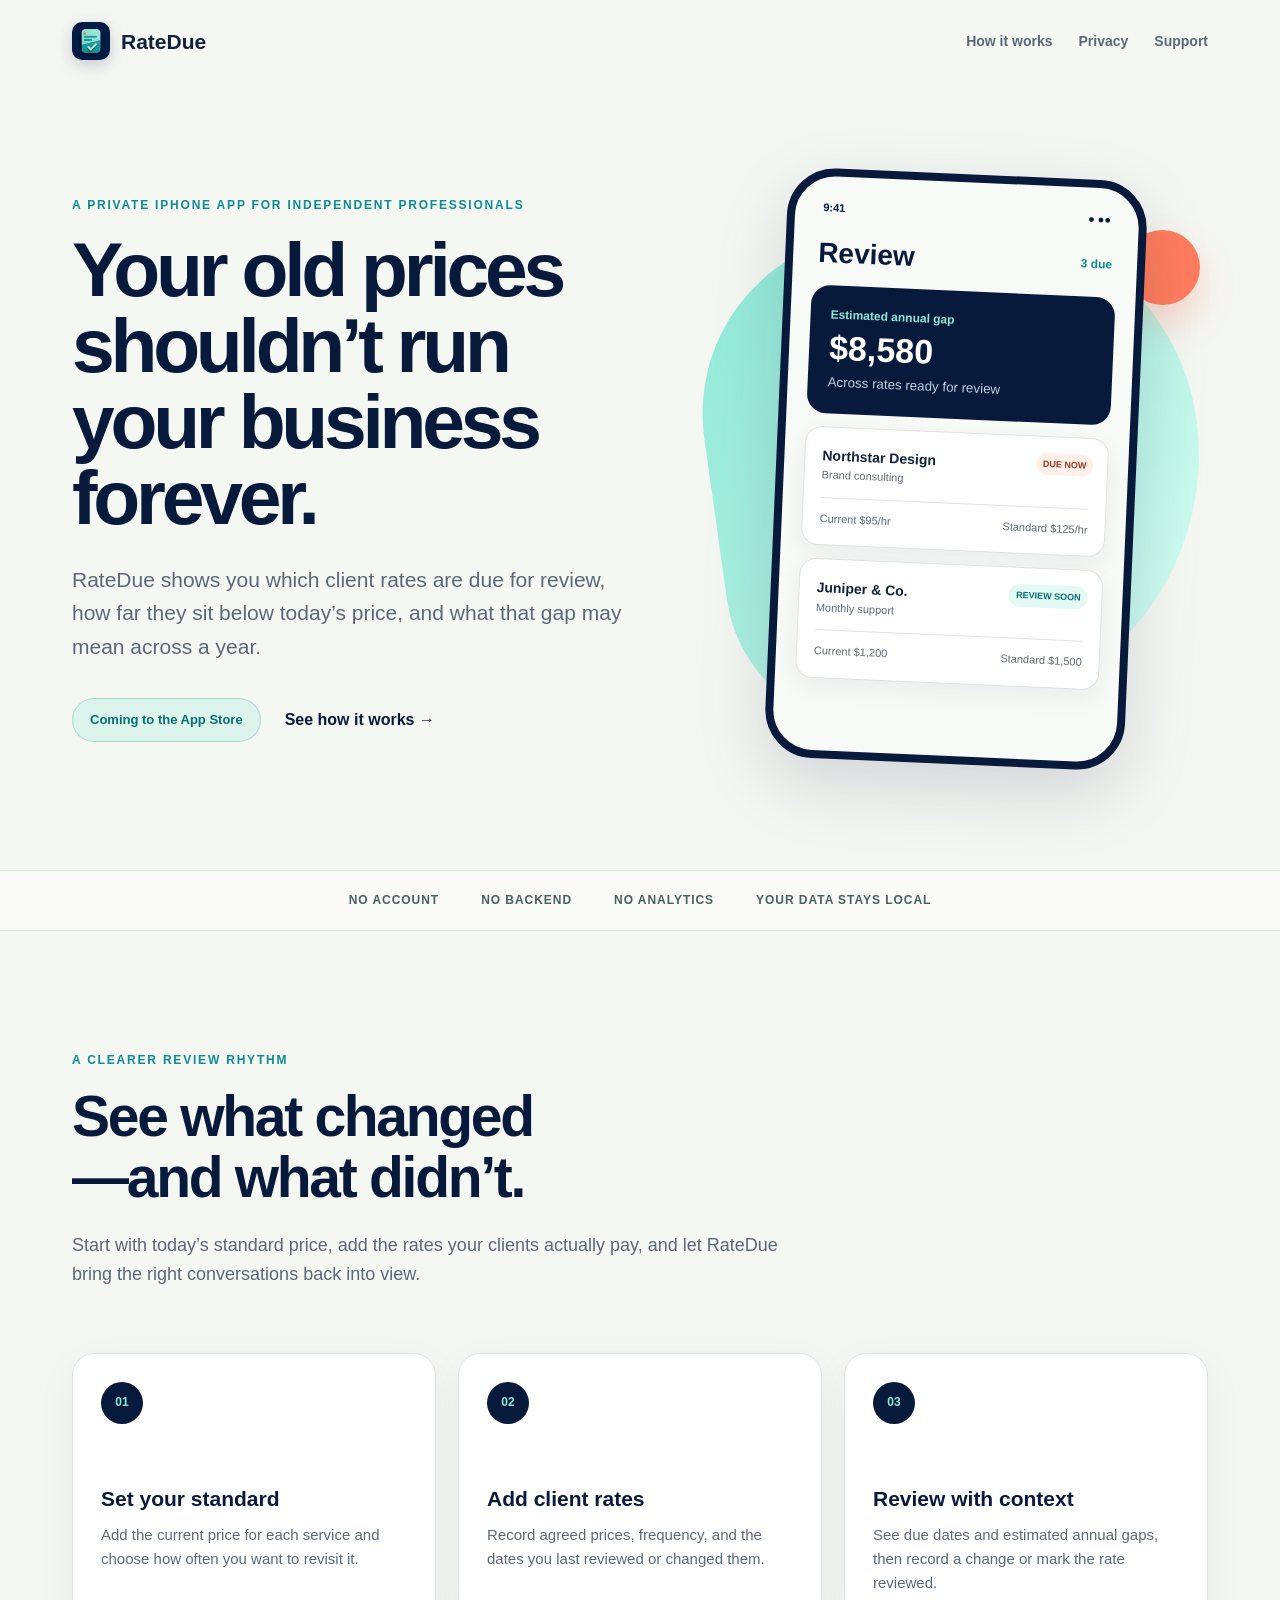
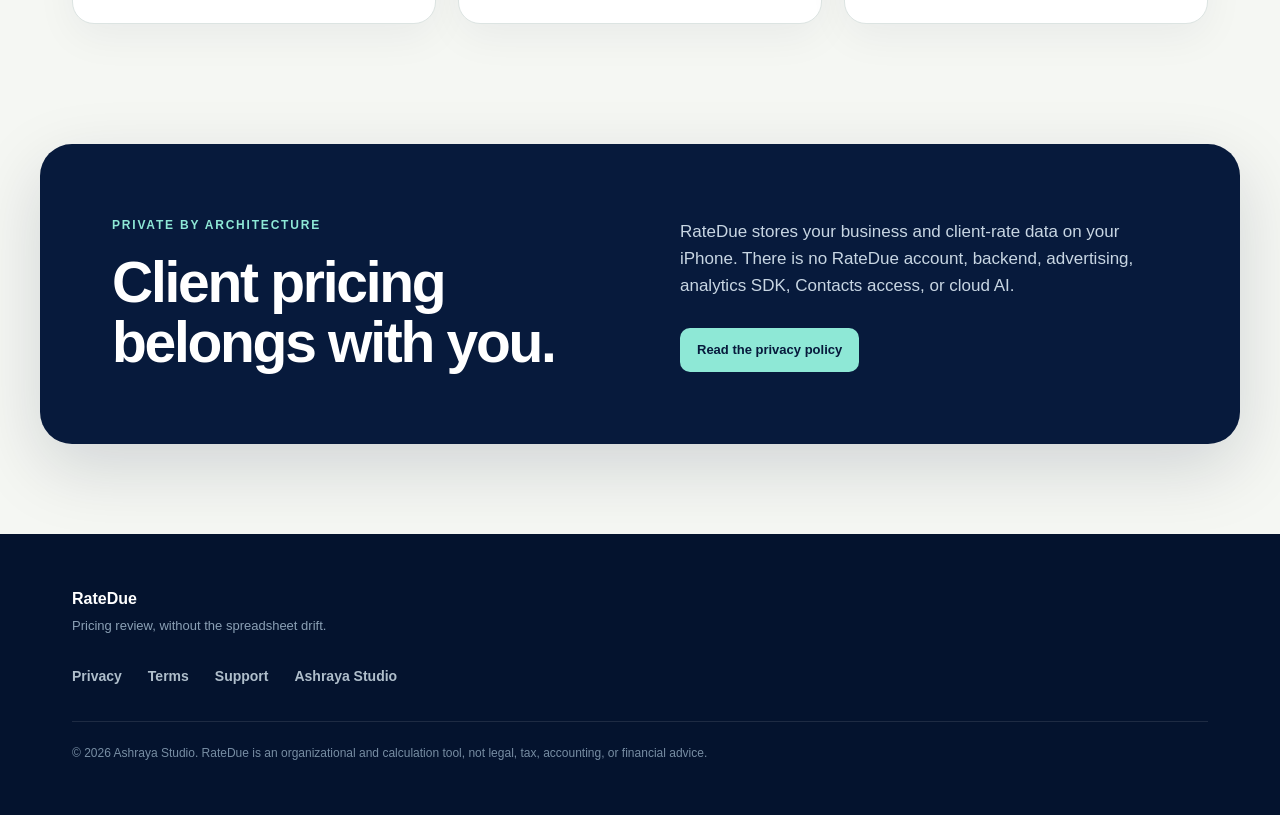
==== index.html @ f4a1e6cd "Launch RateDue website" ====
<!doctype html>
<html lang="en">
<head>
  <meta charset="utf-8">
  <meta name="viewport" content="width=device-width, initial-scale=1">
  <title>RateDue — Know which client prices need a review</title>
  <meta name="description" content="RateDue is a private iPhone app that helps independent professionals find client prices that are due for review.">
  <meta name="theme-color" content="#071a3c">
  <meta property="og:type" content="website">
  <meta property="og:title" content="RateDue — Know which client prices need a review">
  <meta property="og:description" content="A private iPhone app for independent professionals who want a clearer client-pricing review rhythm.">
  <meta property="og:url" content="https://ratedue.com/">
  <meta property="og:image" content="https://ratedue.com/assets/og.png">
  <meta property="og:image:width" content="1200">
  <meta property="og:image:height" content="630">
  <meta property="og:image:alt" content="RateDue — Know which client prices need a review.">
  <meta name="twitter:card" content="summary_large_image">
  <meta name="twitter:title" content="RateDue">
  <meta name="twitter:description" content="Know which client prices need a review.">
  <meta name="twitter:image" content="https://ratedue.com/assets/og.png">
  <link rel="canonical" href="https://ratedue.com/">
  <link rel="icon" type="image/png" sizes="32x32" href="/assets/favicon-32.png">
  <link rel="icon" type="image/png" sizes="16x16" href="/assets/favicon-16.png">
  <link rel="apple-touch-icon" sizes="180x180" href="/assets/apple-touch-icon.png">
  <link rel="stylesheet" href="/styles.css">
</head>
<body>
  <a class="skip-link" href="#main">Skip to content</a>
  <header class="site-header">
    <a class="brand" href="/" aria-label="RateDue home">
      <img src="/assets/ratedue-icon.png" alt="" width="38" height="38">
      <span>RateDue</span>
    </a>
    <nav aria-label="Primary navigation">
      <a href="#how-it-works">How it works</a>
      <a href="#privacy">Privacy</a>
      <a href="/support/">Support</a>
    </nav>
  </header>

  <main id="main">
    <section class="hero">
      <div class="hero-copy">
        <p class="eyebrow">A private iPhone app for independent professionals</p>
        <h1>Your old prices shouldn’t run your business forever.</h1>
        <p class="lede">RateDue shows you which client rates are due for review, how far they sit below today’s price, and what that gap may mean across a year.</p>
        <div class="hero-actions">
          <span class="status-pill">Coming to the App Store</span>
          <a class="text-link" href="#how-it-works">See how it works <span aria-hidden="true">→</span></a>
        </div>
      </div>

      <div class="product-visual" aria-label="Example RateDue review summary">
        <div class="phone">
          <div class="phone-bar"><span>9:41</span><span>● ●●</span></div>
          <div class="app-title"><span>Review</span><span class="count">3 due</span></div>
          <div class="summary-card">
            <span>Estimated annual gap</span>
            <strong>$8,580</strong>
            <small>Across rates ready for review</small>
          </div>
          <article class="rate-card">
            <div><strong>Northstar Design</strong><span>Brand consulting</span></div>
            <span class="due">Due now</span>
            <div class="rate-line"><span>Current $95/hr</span><span>Standard $125/hr</span></div>
          </article>
          <article class="rate-card">
            <div><strong>Juniper &amp; Co.</strong><span>Monthly support</span></div>
            <span class="soon">Review soon</span>
            <div class="rate-line"><span>Current $1,200</span><span>Standard $1,500</span></div>
          </article>
        </div>
      </div>
    </section>

    <section class="trust-row" aria-label="RateDue principles">
      <span>No account</span><span>No backend</span><span>No analytics</span><span>Your data stays local</span>
    </section>

    <section class="section" id="how-it-works">
      <div class="section-heading">
        <p class="eyebrow">A clearer review rhythm</p>
        <h2>See what changed—and what didn’t.</h2>
        <p>Start with today’s standard price, add the rates your clients actually pay, and let RateDue bring the right conversations back into view.</p>
      </div>
      <div class="steps">
        <article><span>01</span><h3>Set your standard</h3><p>Add the current price for each service and choose how often you want to revisit it.</p></article>
        <article><span>02</span><h3>Add client rates</h3><p>Record agreed prices, frequency, and the dates you last reviewed or changed them.</p></article>
        <article><span>03</span><h3>Review with context</h3><p>See due dates and estimated annual gaps, then record a change or mark the rate reviewed.</p></article>
      </div>
    </section>

    <section class="privacy-band" id="privacy">
      <div>
        <p class="eyebrow">Private by architecture</p>
        <h2>Client pricing belongs with you.</h2>
      </div>
      <div>
        <p>RateDue stores your business and client-rate data on your iPhone. There is no RateDue account, backend, advertising, analytics SDK, Contacts access, or cloud AI.</p>
        <a class="button-light" href="/privacy/">Read the privacy policy</a>
      </div>
    </section>
  </main>

  <footer>
    <div><strong>RateDue</strong><span>Pricing review, without the spreadsheet drift.</span></div>
    <nav aria-label="Footer navigation">
      <a href="/privacy/">Privacy</a>
      <a href="/terms/">Terms</a>
      <a href="/support/">Support</a>
      <a href="https://ashraya.ai">Ashraya Studio</a>
    </nav>
    <p>© 2026 Ashraya Studio. RateDue is an organizational and calculation tool, not legal, tax, accounting, or financial advice.</p>
  </footer>
</body>
</html>
---- styles.css ----
:root {
  --navy: #071a3c;
  --navy-2: #0d2b58;
  --teal: #0c8c91;
  --mint: #8ee8d6;
  --coral: #ff7d5e;
  --paper: #f5f7f3;
  --white: #ffffff;
  --ink: #10213a;
  --muted: #5c6878;
  --line: #dce4e2;
  --shadow: 0 24px 70px rgba(4, 21, 50, .15);
}

* { box-sizing: border-box; }
html { scroll-behavior: smooth; }
body { margin: 0; background: var(--paper); color: var(--ink); font-family: -apple-system, BlinkMacSystemFont, "Segoe UI", sans-serif; line-height: 1.6; -webkit-font-smoothing: antialiased; }
a { color: inherit; }
.skip-link { position: fixed; left: 16px; top: -60px; z-index: 1000; padding: 10px 16px; background: var(--white); border-radius: 8px; }
.skip-link:focus { top: 16px; }

.site-header { max-width: 1200px; margin: 0 auto; padding: 22px 32px; display: flex; align-items: center; justify-content: space-between; gap: 24px; }
.brand { display: inline-flex; align-items: center; gap: 11px; font: 800 21px/1 ui-rounded, -apple-system, BlinkMacSystemFont, "Segoe UI", sans-serif; text-decoration: none; }
.brand img { border-radius: 10px; box-shadow: 0 5px 16px rgba(7, 26, 60, .2); }
.site-header nav, footer nav { display: flex; gap: 26px; align-items: center; }
.site-header nav a, footer nav a { color: var(--muted); font-size: 14px; font-weight: 600; text-decoration: none; }
.site-header nav a:hover, .site-header nav a:focus-visible, footer nav a:hover, footer nav a:focus-visible { color: var(--teal); }

.hero { max-width: 1200px; margin: 0 auto; padding: 82px 32px 96px; display: grid; grid-template-columns: minmax(0, 1.05fr) minmax(360px, .95fr); align-items: center; gap: 76px; }
.eyebrow { margin: 0 0 16px; color: var(--teal); font-size: 12px; font-weight: 700; letter-spacing: .15em; text-transform: uppercase; }
h1, h2, h3 { font-family: ui-rounded, -apple-system, BlinkMacSystemFont, "Segoe UI", sans-serif; }
h1 { max-width: 710px; margin: 0; color: var(--navy); font-size: clamp(45px, 6vw, 78px); line-height: .99; letter-spacing: -.055em; text-wrap: balance; }
.lede { max-width: 650px; margin: 28px 0 0; color: var(--muted); font-size: clamp(18px, 2vw, 21px); }
.hero-actions { margin-top: 34px; display: flex; align-items: center; flex-wrap: wrap; gap: 24px; }
.status-pill { display: inline-flex; padding: 11px 17px; border: 1px solid rgba(12, 140, 145, .25); border-radius: 999px; background: rgba(142, 232, 214, .24); color: #086f73; font-size: 13px; font-weight: 700; }
.text-link { color: var(--navy); font-weight: 700; text-decoration: none; }
.text-link:hover span { margin-left: 5px; }
.text-link span { transition: margin .2s ease; }

.product-visual { position: relative; display: grid; place-items: center; min-height: 610px; }
.product-visual::before { content: ""; position: absolute; width: 490px; height: 490px; border-radius: 44% 56% 64% 36%; background: linear-gradient(135deg, var(--mint), #d8fff3); transform: rotate(-8deg); }
.product-visual::after { content: ""; position: absolute; right: 8px; top: 66px; width: 75px; height: 75px; border-radius: 50%; background: var(--coral); box-shadow: 0 18px 35px rgba(255, 125, 94, .27); }
.phone { position: relative; z-index: 1; width: 360px; min-height: 590px; padding: 22px 20px 30px; border: 8px solid var(--navy); border-radius: 48px; background: #f8faf7; box-shadow: var(--shadow); transform: rotate(2.5deg); }
.phone-bar { display: flex; justify-content: space-between; padding: 1px 8px 19px; color: var(--navy); font-size: 11px; font-weight: 700; }
.app-title { display: flex; align-items: center; justify-content: space-between; padding: 0 5px 16px; color: var(--navy); font: 800 28px/1.2 ui-rounded, -apple-system, BlinkMacSystemFont, "Segoe UI", sans-serif; }
.count { color: var(--teal); font: 700 12px/1 -apple-system, BlinkMacSystemFont, "Segoe UI", sans-serif; }
.summary-card { display: flex; flex-direction: column; padding: 20px; border-radius: 19px; background: var(--navy); color: var(--white); }
.summary-card span { color: var(--mint); font-size: 12px; font-weight: 700; }
.summary-card strong { margin-top: 4px; font: 800 34px/1.15 ui-rounded, -apple-system, BlinkMacSystemFont, "Segoe UI", sans-serif; }
.summary-card small { margin-top: 4px; color: #bed0df; }
.rate-card { position: relative; margin-top: 13px; padding: 17px; border: 1px solid var(--line); border-radius: 17px; background: var(--white); box-shadow: 0 8px 24px rgba(7, 26, 60, .06); }
.rate-card > div:first-child { display: flex; flex-direction: column; }
.rate-card strong { padding-right: 82px; font-size: 14px; }
.rate-card span { color: var(--muted); font-size: 11px; }
.rate-card .due, .rate-card .soon { position: absolute; top: 16px; right: 14px; padding: 4px 7px; border-radius: 99px; color: #963820; background: #fff0ea; font-size: 9px; font-weight: 700; text-transform: uppercase; }
.rate-card .soon { color: #086f73; background: #e3faf4; }
.rate-line { margin-top: 13px; padding-top: 12px; border-top: 1px solid var(--line); display: flex !important; flex-direction: row !important; justify-content: space-between; }

.trust-row { padding: 20px 32px; display: flex; justify-content: center; flex-wrap: wrap; gap: 14px 42px; border-block: 1px solid var(--line); background: rgba(255, 255, 255, .55); color: #48605f; font-size: 12px; font-weight: 700; letter-spacing: .08em; text-transform: uppercase; }
.section { max-width: 1200px; margin: 0 auto; padding: 120px 32px; }
.section-heading { max-width: 720px; }
h2 { margin: 0; color: var(--navy); font-size: clamp(36px, 5vw, 57px); line-height: 1.06; letter-spacing: -.04em; text-wrap: balance; }
.section-heading > p:last-child { margin: 24px 0 0; color: var(--muted); font-size: 18px; }
.steps { margin-top: 64px; display: grid; grid-template-columns: repeat(3, 1fr); gap: 22px; }
.steps article { min-height: 270px; padding: 28px; border: 1px solid var(--line); border-radius: 22px; background: var(--white); box-shadow: 0 13px 42px rgba(7, 26, 60, .05); }
.steps article > span { display: inline-grid; width: 42px; height: 42px; place-items: center; border-radius: 50%; background: var(--navy); color: var(--mint); font-size: 12px; font-weight: 800; }
.steps h3 { margin: 58px 0 8px; color: var(--navy); font-size: 21px; }
.steps p { margin: 0; color: var(--muted); font-size: 15px; }

.privacy-band { max-width: 1200px; margin: 0 auto 90px; padding: 72px; display: grid; grid-template-columns: 1fr 1fr; gap: 80px; border-radius: 32px; background: var(--navy); color: var(--white); box-shadow: var(--shadow); }
.privacy-band .eyebrow { color: var(--mint); }
.privacy-band h2 { color: var(--white); }
.privacy-band > div:last-child { align-self: end; }
.privacy-band > div:last-child p { margin: 0 0 28px; color: #c8d6e3; font-size: 17px; }
.button-light { display: inline-flex; padding: 12px 17px; border-radius: 10px; background: var(--mint); color: var(--navy); font-size: 13px; font-weight: 800; text-decoration: none; }
.button-light:hover, .button-light:focus-visible { background: var(--white); }

footer { padding: 52px max(32px, calc((100vw - 1136px) / 2)); background: #04132e; color: var(--white); }
footer > div { display: flex; flex-direction: column; gap: 4px; }
footer > div span { color: #8ba0b5; font-size: 13px; }
footer nav { margin-top: 28px; }
footer nav a { color: #afbecb; }
footer > p { margin: 34px 0 0; padding-top: 22px; border-top: 1px solid rgba(255,255,255,.1); color: #778da3; font-size: 12px; }

@media (max-width: 860px) {
  .site-header nav { display: none; }
  .hero { padding-top: 52px; grid-template-columns: 1fr; gap: 30px; }
  .hero-copy { text-align: center; }
  .hero-copy .lede { margin-inline: auto; }
  .hero-actions { justify-content: center; }
  .product-visual { min-height: 560px; transform: scale(.92); }
  .steps { grid-template-columns: 1fr; }
  .steps article { min-height: 0; }
  .steps h3 { margin-top: 32px; }
  .privacy-band { margin-inline: 24px; padding: 46px 32px; grid-template-columns: 1fr; gap: 34px; }
}

@media (max-width: 480px) {
  .site-header { padding: 18px 20px; }
  .hero { padding: 44px 20px 56px; overflow: hidden; }
  h1 { font-size: 45px; }
  .product-visual { min-height: 500px; transform: scale(.78); margin: -45px -50px; }
  .trust-row { padding-inline: 20px; }
  .section { padding: 84px 20px; }
  .privacy-band { margin-inline: 14px; margin-bottom: 56px; }
  footer { padding: 42px 20px; }
  footer nav { align-items: flex-start; flex-direction: column; gap: 12px; }
}

@media (prefers-reduced-motion: reduce) { html { scroll-behavior: auto; } }

.subpage-header { max-width: 920px; margin: 0 auto; padding: 86px 32px 42px; }
.subpage-header h1 { max-width: 860px; font-size: clamp(42px, 6vw, 68px); }
.subpage-header .lede { max-width: 720px; }
.document { max-width: 920px; margin: 0 auto 100px; padding: 52px; border: 1px solid var(--line); border-radius: 26px; background: var(--white); box-shadow: 0 18px 55px rgba(7, 26, 60, .07); }
.document section + section { margin-top: 42px; }
.document h2 { font-size: 25px; letter-spacing: -.025em; }
.document h3 { margin: 24px 0 8px; color: var(--navy); font-size: 17px; }
.document p, .document li { color: var(--muted); }
.document p { margin: 12px 0 0; }
.document ul, .document ol { display: grid; gap: 10px; margin: 14px 0 0; padding-left: 24px; }
.document li::marker { color: var(--teal); font-weight: 700; }
.document strong { color: var(--ink); }
.document a { color: #087b80; font-weight: 700; text-underline-offset: 3px; }
.callout { margin-top: 22px !important; padding: 20px; border-left: 4px solid var(--coral); border-radius: 0 12px 12px 0; background: #fff4ef; }
.support-grid { display: grid; grid-template-columns: repeat(2, 1fr); gap: 18px; }
.support-card { padding: 24px; border: 1px solid var(--line); border-radius: 18px; background: #fbfcfa; }
.support-card h2 { font-size: 20px; }
.support-card p { font-size: 14px; }
.contact-panel { margin-top: 44px; padding: 30px; border-radius: 20px; background: var(--navy); color: var(--white); }
.contact-panel h2 { color: var(--white); }
.contact-panel p { color: #c8d6e3; }
.contact-panel a { color: var(--mint); }
.updated { color: #70808d; font-size: 13px; font-weight: 600; }

@media (max-width: 680px) {
  .subpage-header { padding: 58px 20px 32px; }
  .document { margin: 0 14px 64px; padding: 28px 22px; }
  .support-grid { grid-template-columns: 1fr; }
}
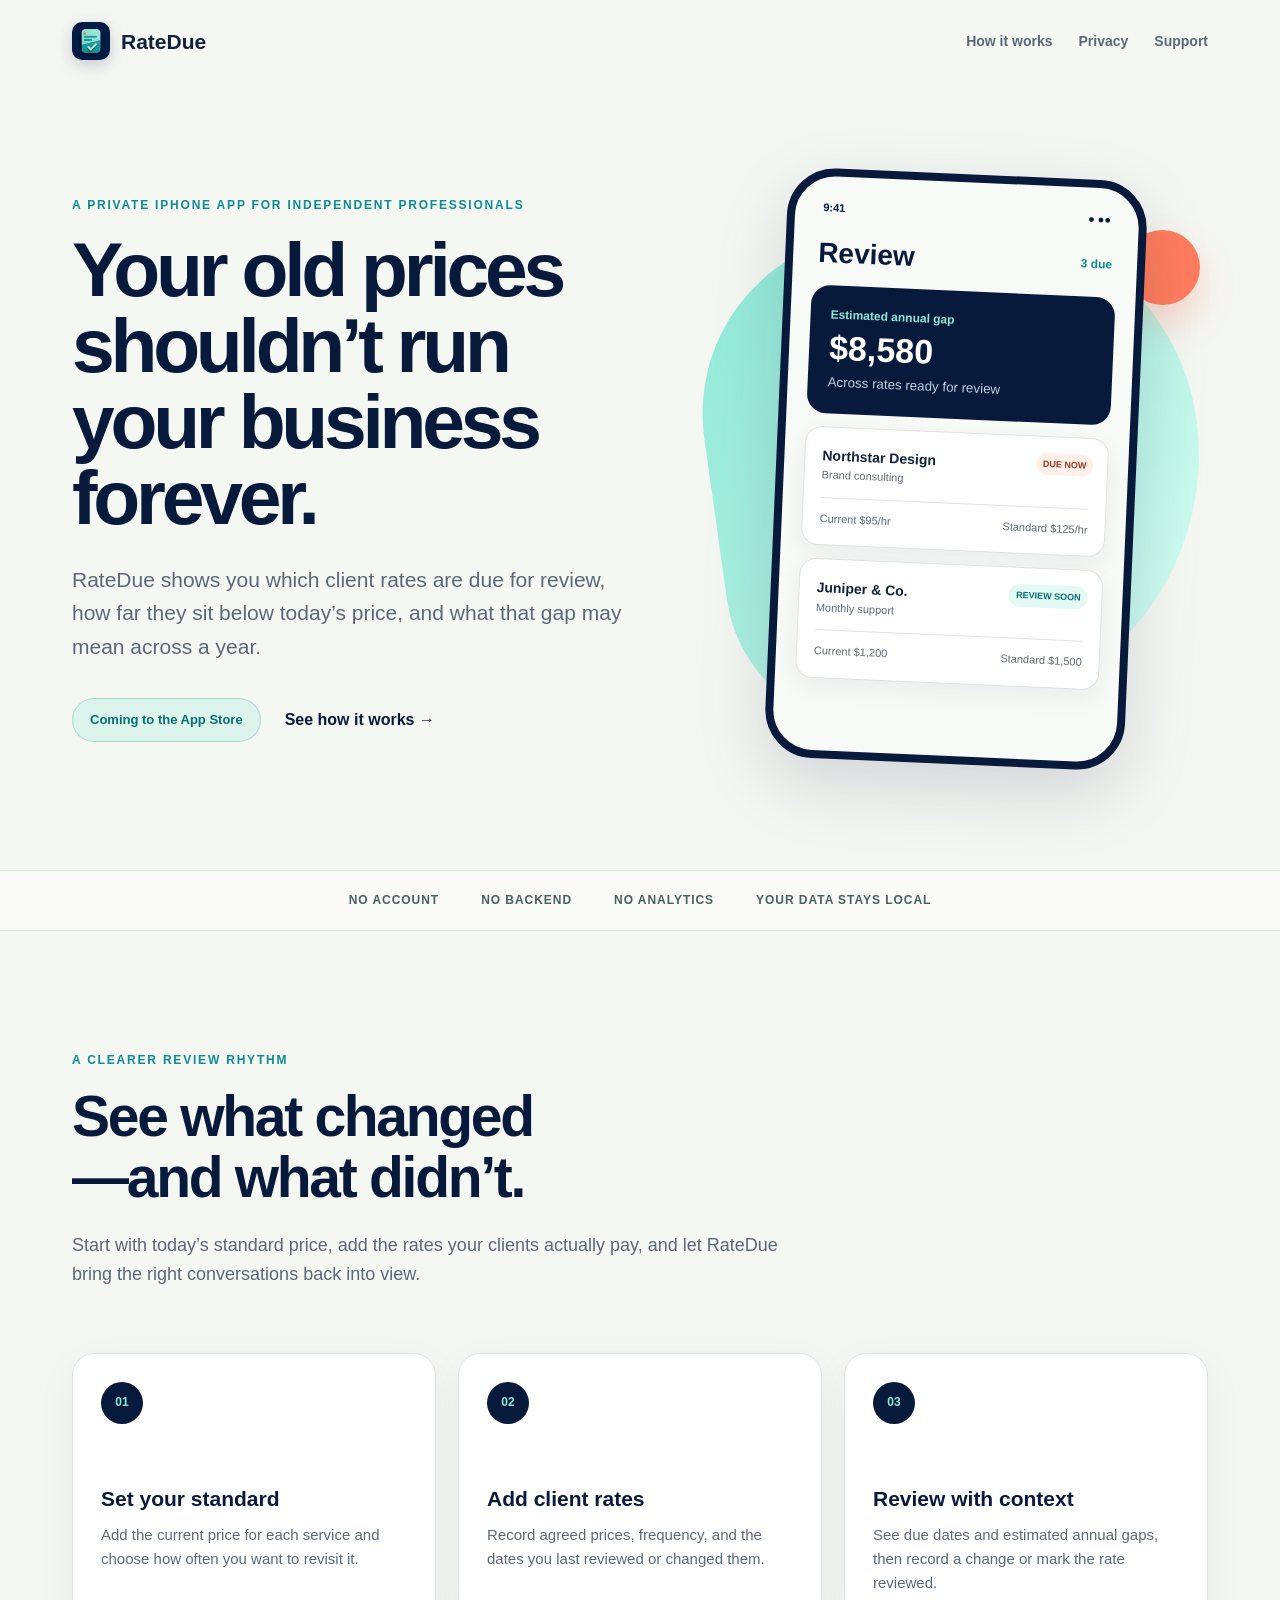
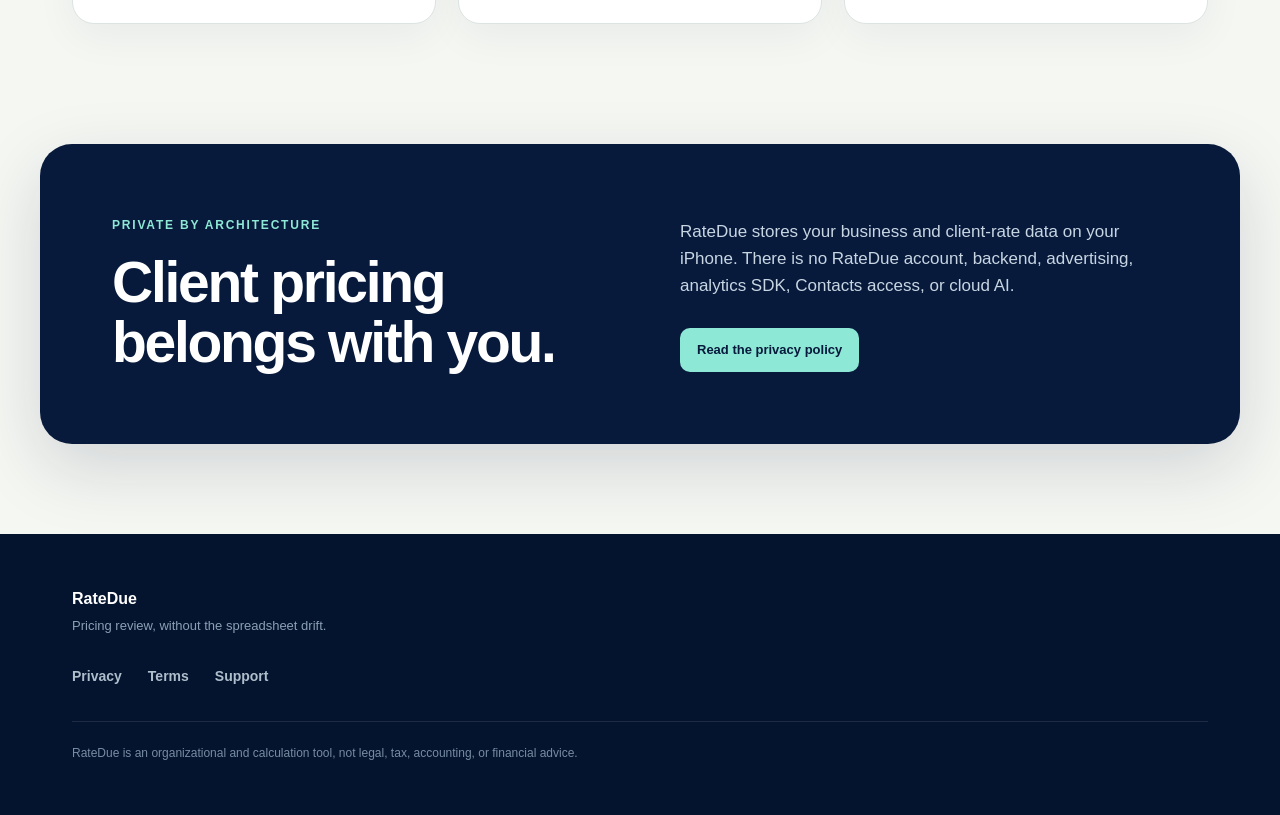
==== commit bf88efe0: "Reconcile RateDue public operator presentation" ====
--- a/index.html
+++ b/index.html
@@ -108,9 +108,8 @@
       <a href="/privacy/">Privacy</a>
       <a href="/terms/">Terms</a>
       <a href="/support/">Support</a>
-      <a href="https://ashraya.ai">Ashraya Studio</a>
     </nav>
-    <p>© 2026 Ashraya Studio. RateDue is an organizational and calculation tool, not legal, tax, accounting, or financial advice.</p>
+    <p>RateDue is an organizational and calculation tool, not legal, tax, accounting, or financial advice.</p>
   </footer>
 </body>
 </html>
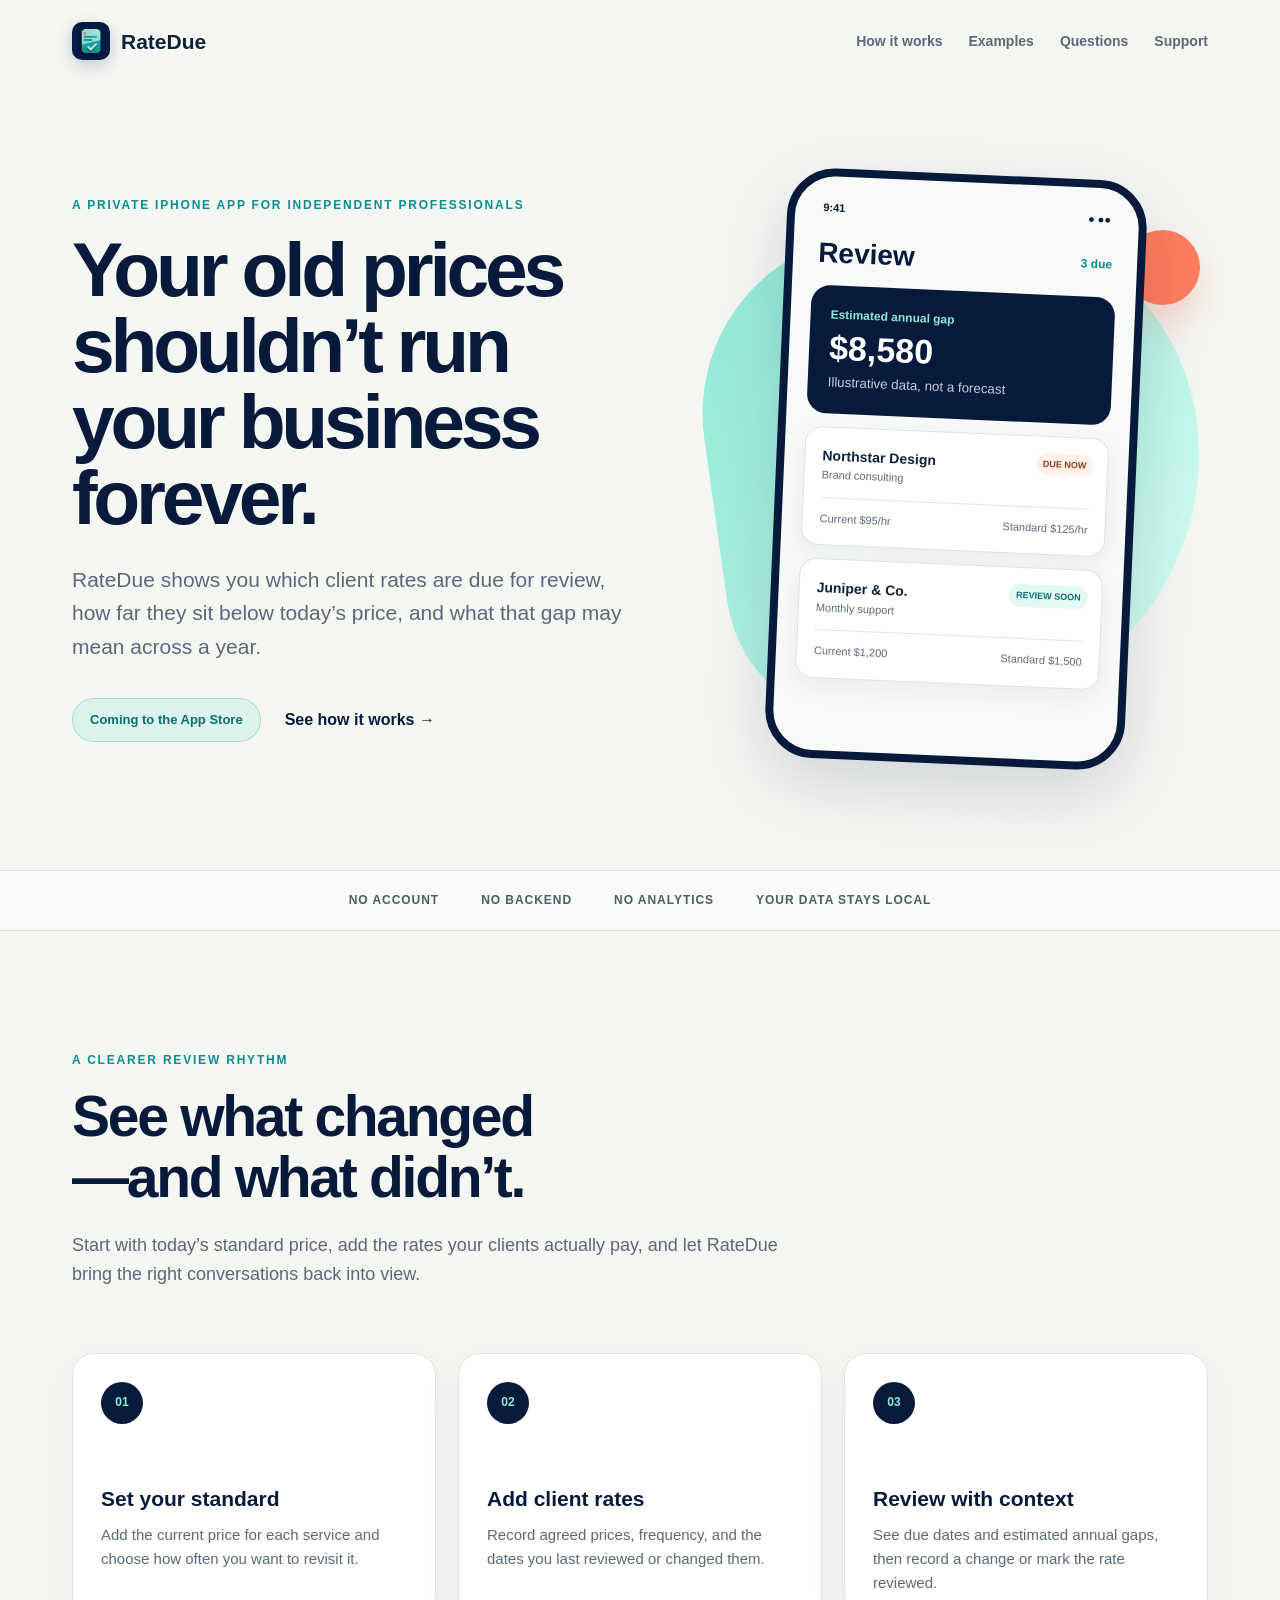
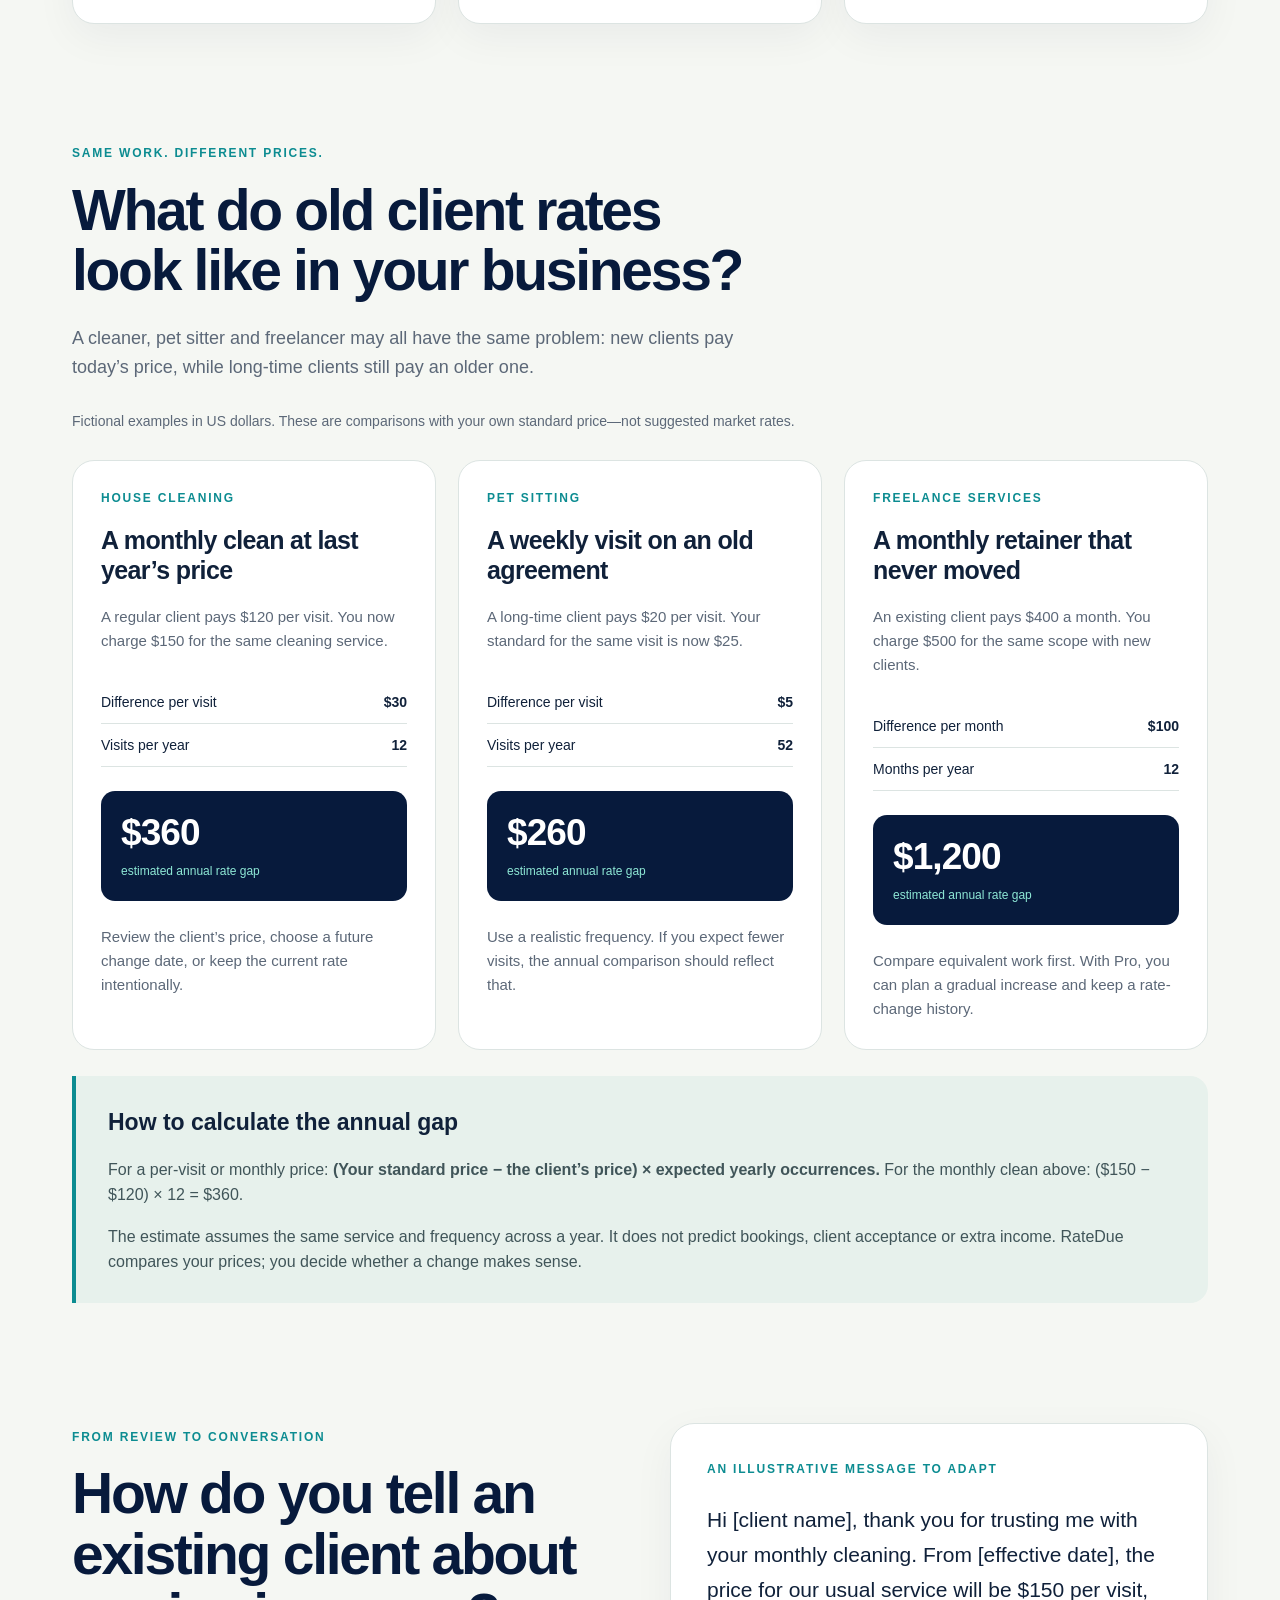
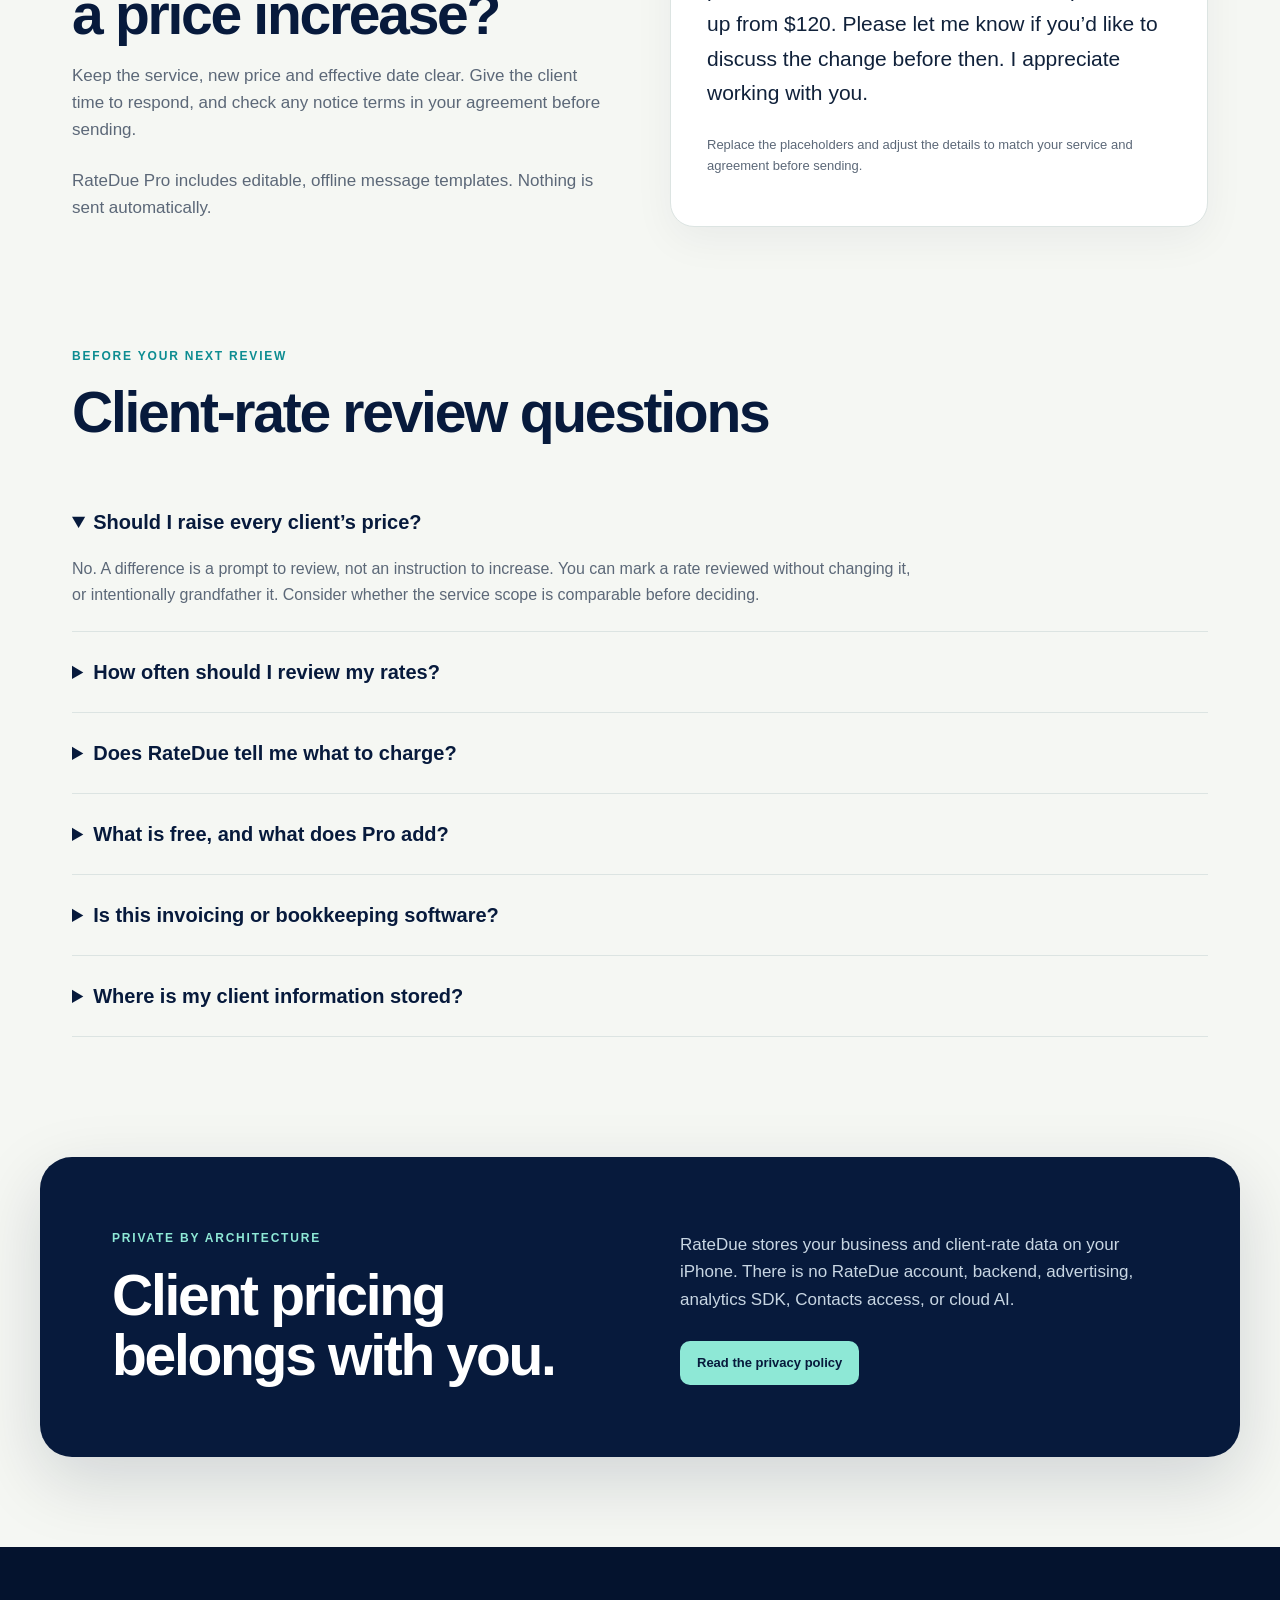
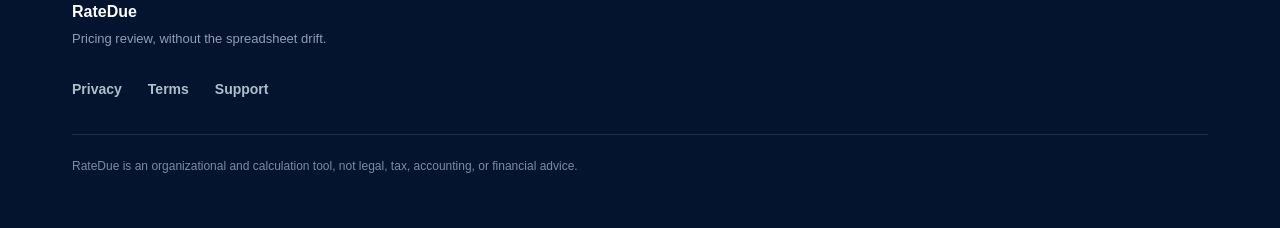
==== commit 9f63299b: "Add practical client-rate examples and questions to homepage" ====
--- a/index.html
+++ b/index.html
@@ -3,12 +3,12 @@
 <head>
   <meta charset="utf-8">
   <meta name="viewport" content="width=device-width, initial-scale=1">
-  <title>RateDue — Know which client prices need a review</title>
-  <meta name="description" content="RateDue is a private iPhone app that helps independent professionals find client prices that are due for review.">
+  <title>RateDue — Review client rates and plan price increases</title>
+  <meta name="description" content="Review old client rates with RateDue for iPhone. See cleaning, pet-sitting and freelance examples, estimate annual rate gaps, and plan your next price conversation.">
   <meta name="theme-color" content="#071a3c">
   <meta property="og:type" content="website">
-  <meta property="og:title" content="RateDue — Know which client prices need a review">
-  <meta property="og:description" content="A private iPhone app for independent professionals who want a clearer client-pricing review rhythm.">
+  <meta property="og:title" content="RateDue — Review client rates and plan price increases">
+  <meta property="og:description" content="See practical client-rate review examples, estimate annual gaps, and plan price-change conversations privately on your iPhone.">
   <meta property="og:url" content="https://ratedue.com/">
   <meta property="og:image" content="https://ratedue.com/assets/og.png">
   <meta property="og:image:width" content="1200">
@@ -16,7 +16,7 @@
   <meta property="og:image:alt" content="RateDue — Know which client prices need a review.">
   <meta name="twitter:card" content="summary_large_image">
   <meta name="twitter:title" content="RateDue">
-  <meta name="twitter:description" content="Know which client prices need a review.">
+  <meta name="twitter:description" content="Client-rate examples, annual-gap calculations and price-change conversations for independent professionals.">
   <meta name="twitter:image" content="https://ratedue.com/assets/og.png">
   <link rel="canonical" href="https://ratedue.com/">
   <link rel="icon" type="image/png" sizes="32x32" href="/assets/favicon-32.png">
@@ -33,7 +33,8 @@
     </a>
     <nav aria-label="Primary navigation">
       <a href="#how-it-works">How it works</a>
-      <a href="#privacy">Privacy</a>
+      <a href="#examples">Examples</a>
+      <a href="#questions">Questions</a>
       <a href="/support/">Support</a>
     </nav>
   </header>
@@ -50,14 +51,14 @@
         </div>
       </div>
 
-      <div class="product-visual" aria-label="Example RateDue review summary">
+      <div class="product-visual" aria-label="Illustrative RateDue review summary">
         <div class="phone">
           <div class="phone-bar"><span>9:41</span><span>● ●●</span></div>
           <div class="app-title"><span>Review</span><span class="count">3 due</span></div>
           <div class="summary-card">
             <span>Estimated annual gap</span>
             <strong>$8,580</strong>
-            <small>Across rates ready for review</small>
+            <small>Illustrative data, not a forecast</small>
           </div>
           <article class="rate-card">
             <div><strong>Northstar Design</strong><span>Brand consulting</span></div>
@@ -90,6 +91,75 @@
       </div>
     </section>
 
+    <section class="section examples-section" id="examples" aria-labelledby="examples-title">
+      <div class="section-heading">
+        <p class="eyebrow">Same work. Different prices.</p>
+        <h2 id="examples-title">What do old client rates look like in your business?</h2>
+        <p>A cleaner, pet sitter and freelancer may all have the same problem: new clients pay today’s price, while long-time clients still pay an older one.</p>
+      </div>
+      <p class="example-note">Fictional examples in US dollars. These are comparisons with your own standard price—not suggested market rates.</p>
+      <div class="example-grid">
+        <article class="example-card">
+          <p class="eyebrow">House cleaning</p>
+          <h3>A monthly clean at last year’s price</h3>
+          <p>A regular client pays $120 per visit. You now charge $150 for the same cleaning service.</p>
+          <dl><div><dt>Difference per visit</dt><dd>$30</dd></div><div><dt>Visits per year</dt><dd>12</dd></div></dl>
+          <p class="example-total"><strong>$360</strong><span>estimated annual rate gap</span></p>
+          <p class="example-next">Review the client’s price, choose a future change date, or keep the current rate intentionally.</p>
+        </article>
+        <article class="example-card">
+          <p class="eyebrow">Pet sitting</p>
+          <h3>A weekly visit on an old agreement</h3>
+          <p>A long-time client pays $20 per visit. Your standard for the same visit is now $25.</p>
+          <dl><div><dt>Difference per visit</dt><dd>$5</dd></div><div><dt>Visits per year</dt><dd>52</dd></div></dl>
+          <p class="example-total"><strong>$260</strong><span>estimated annual rate gap</span></p>
+          <p class="example-next">Use a realistic frequency. If you expect fewer visits, the annual comparison should reflect that.</p>
+        </article>
+        <article class="example-card">
+          <p class="eyebrow">Freelance services</p>
+          <h3>A monthly retainer that never moved</h3>
+          <p>An existing client pays $400 a month. You charge $500 for the same scope with new clients.</p>
+          <dl><div><dt>Difference per month</dt><dd>$100</dd></div><div><dt>Months per year</dt><dd>12</dd></div></dl>
+          <p class="example-total"><strong>$1,200</strong><span>estimated annual rate gap</span></p>
+          <p class="example-next">Compare equivalent work first. With Pro, you can plan a gradual increase and keep a rate-change history.</p>
+        </article>
+      </div>
+      <div class="calculation-note">
+        <h3>How to calculate the annual gap</h3>
+        <p>For a per-visit or monthly price: <strong>(Your standard price − the client’s price) × expected yearly occurrences.</strong> For the monthly clean above: ($150 − $120) × 12 = $360.</p>
+        <p>The estimate assumes the same service and frequency across a year. It does not predict bookings, client acceptance or extra income. RateDue compares your prices; you decide whether a change makes sense.</p>
+      </div>
+    </section>
+
+    <section class="section message-section" id="price-change-message" aria-labelledby="message-title">
+      <div class="section-heading">
+        <p class="eyebrow">From review to conversation</p>
+        <h2 id="message-title">How do you tell an existing client about a price increase?</h2>
+        <p>Keep the service, new price and effective date clear. Give the client time to respond, and check any notice terms in your agreement before sending.</p>
+        <p>RateDue Pro includes editable, offline message templates. Nothing is sent automatically.</p>
+      </div>
+      <div class="message-example">
+        <p class="eyebrow">An illustrative message to adapt</p>
+        <blockquote>Hi [client name], thank you for trusting me with your monthly cleaning. From [effective date], the price for our usual service will be $150 per visit, up from $120. Please let me know if you’d like to discuss the change before then. I appreciate working with you.</blockquote>
+        <p>Replace the placeholders and adjust the details to match your service and agreement before sending.</p>
+      </div>
+    </section>
+
+    <section class="section questions-section" id="questions" aria-labelledby="questions-title">
+      <div class="section-heading">
+        <p class="eyebrow">Before your next review</p>
+        <h2 id="questions-title">Client-rate review questions</h2>
+      </div>
+      <div class="faq-list">
+        <details open><summary>Should I raise every client’s price?</summary><p>No. A difference is a prompt to review, not an instruction to increase. You can mark a rate reviewed without changing it, or intentionally grandfather it. Consider whether the service scope is comparable before deciding.</p></details>
+        <details><summary>How often should I review my rates?</summary><p>Choose a review rhythm that fits your service and agreements. A review is a chance to look again at scope, your current standard and the client’s rate; it does not have to result in a change. RateDue supports review dates and local reminders.</p></details>
+        <details><summary>Does RateDue tell me what to charge?</summary><p>No. You enter your own standard price and each client’s agreed price. RateDue helps organize the comparison; it does not supply market prices or calculate the right price for your business.</p></details>
+        <details><summary>What is free, and what does Pro add?</summary><p>The free version supports one active service and three active client rates. Full JSON backup and restore are free. Pro is a one-time lifetime unlock for unlimited services and client rates, portfolio summaries, staged plans, message templates, advanced reminders, rate history and CSV reports. The purchase screen shows your local price.</p></details>
+        <details><summary>Is this invoicing or bookkeeping software?</summary><p>No. RateDue focuses on reviewing client rates and planning changes. Keep using your existing tools for invoices, payments and bookkeeping.</p></details>
+        <details><summary>Where is my client information stored?</summary><p>On your iPhone, unless you choose to export it. RateDue has no app account or backend. You can export a JSON backup and restore it later. Read the <a href="/privacy/">privacy policy</a> or visit <a href="/support/">support</a> for more detail.</p></details>
+      </div>
+    </section>
+
     <section class="privacy-band" id="privacy">
       <div>
         <p class="eyebrow">Private by architecture</p>
--- a/styles.css
+++ b/styles.css
@@ -16,6 +16,7 @@
 html { scroll-behavior: smooth; }
 body { margin: 0; background: var(--paper); color: var(--ink); font-family: -apple-system, BlinkMacSystemFont, "Segoe UI", sans-serif; line-height: 1.6; -webkit-font-smoothing: antialiased; }
 a { color: inherit; }
+a[href^="mailto:"] { overflow-wrap: anywhere; }
 .skip-link { position: fixed; left: 16px; top: -60px; z-index: 1000; padding: 10px 16px; background: var(--white); border-radius: 8px; }
 .skip-link:focus { top: 16px; }
 
@@ -138,3 +139,43 @@
   .document { margin: 0 14px 64px; padding: 28px 22px; }
   .support-grid { grid-template-columns: 1fr; }
 }
+
+/* Practical examples and questions: static, accessible, no tracking. */
+.examples-section { padding-top: 0; }
+.example-note { margin: 28px 0; max-width: 760px; color: var(--muted); font-size: 14px; }
+.example-grid { display: grid; grid-template-columns: repeat(3, minmax(0, 1fr)); gap: 22px; }
+.example-card { padding: 28px; border: 1px solid var(--line); border-radius: 22px; background: var(--white); }
+.example-card h3 { margin: 0 0 20px; font-size: 25px; line-height: 1.2; letter-spacing: -.025em; }
+.example-card > p:not(.eyebrow):not(.example-total) { color: var(--muted); font-size: 15px; }
+.example-card dl { margin: 28px 0 0; font-size: 14px; }
+.example-card dl div { display: flex; justify-content: space-between; gap: 16px; padding: 10px 0; border-bottom: 1px solid var(--line); }
+.example-card dd { margin: 0; font-weight: 700; }
+.example-total { margin: 24px 0; padding: 20px; border-radius: 14px; background: var(--navy); color: var(--white); }
+.example-total strong, .example-total span { display: block; }
+.example-total strong { font-size: 37px; line-height: 1.2; letter-spacing: -.025em; }
+.example-total span { margin-top: 6px; font-size: 12px; color: var(--mint); }
+.example-next { margin-bottom: 0; }
+.calculation-note { margin-top: 26px; padding: 28px 32px; border-left: 4px solid var(--teal); border-radius: 0 18px 18px 0; background: #e7f1ec; }
+.calculation-note h3 { margin: 0; font-size: 23px; }
+.calculation-note p { margin-bottom: 0; color: #405559; }
+.message-section { padding-top: 0; display: grid; grid-template-columns: 1fr 1fr; gap: 60px; align-items: center; }
+.message-section .section-heading > p:not(.eyebrow) { color: var(--muted); font-size: 17px; }
+.message-example { padding: 36px; border: 1px solid var(--line); border-radius: 24px; background: var(--white); box-shadow: 0 13px 42px rgba(7,26,60,.05); }
+.message-example blockquote { margin: 24px 0; font-size: 21px; line-height: 1.65; }
+.message-example > p:last-child { font-size: 13px; color: var(--muted); }
+.questions-section { padding-top: 0; }
+.faq-list { margin-top: 40px; }
+.faq-list details { padding: 24px 0; border-bottom: 1px solid var(--line); }
+.faq-list summary { cursor: pointer; color: var(--navy); font-size: 20px; font-weight: 700; }
+.faq-list details p { max-width: 850px; margin: 18px 0 0; color: var(--muted); }
+.faq-list a { text-underline-offset: 3px; }
+:focus-visible { outline: 3px solid #087b80; outline-offset: 5px; }
+@media (max-width: 860px) {
+  .example-grid, .message-section { grid-template-columns: 1fr; }
+  .message-section { gap: 30px; }
+}
+@media (max-width: 480px) {
+  .examples-section, .message-section, .questions-section { padding-top: 0; }
+  .example-card, .message-example, .calculation-note { padding: 24px; }
+  .message-example blockquote { font-size: 19px; }
+}
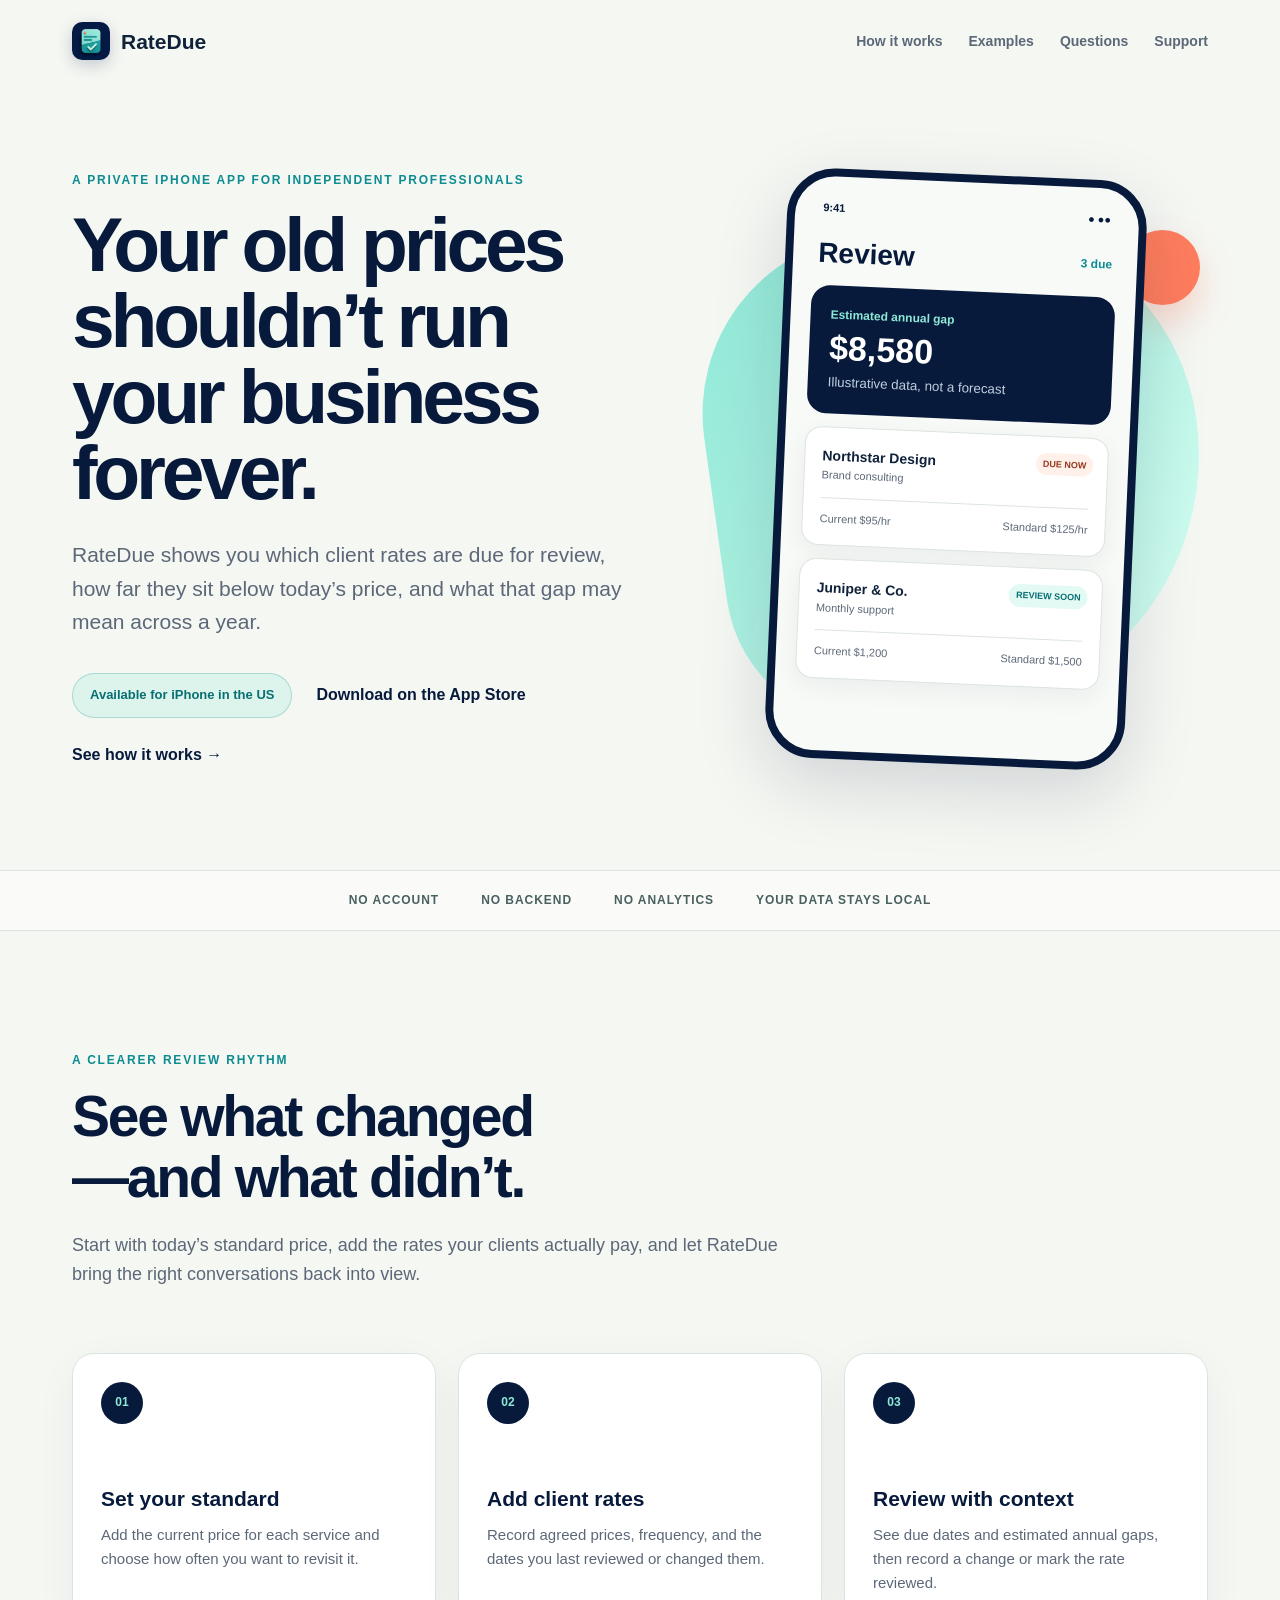
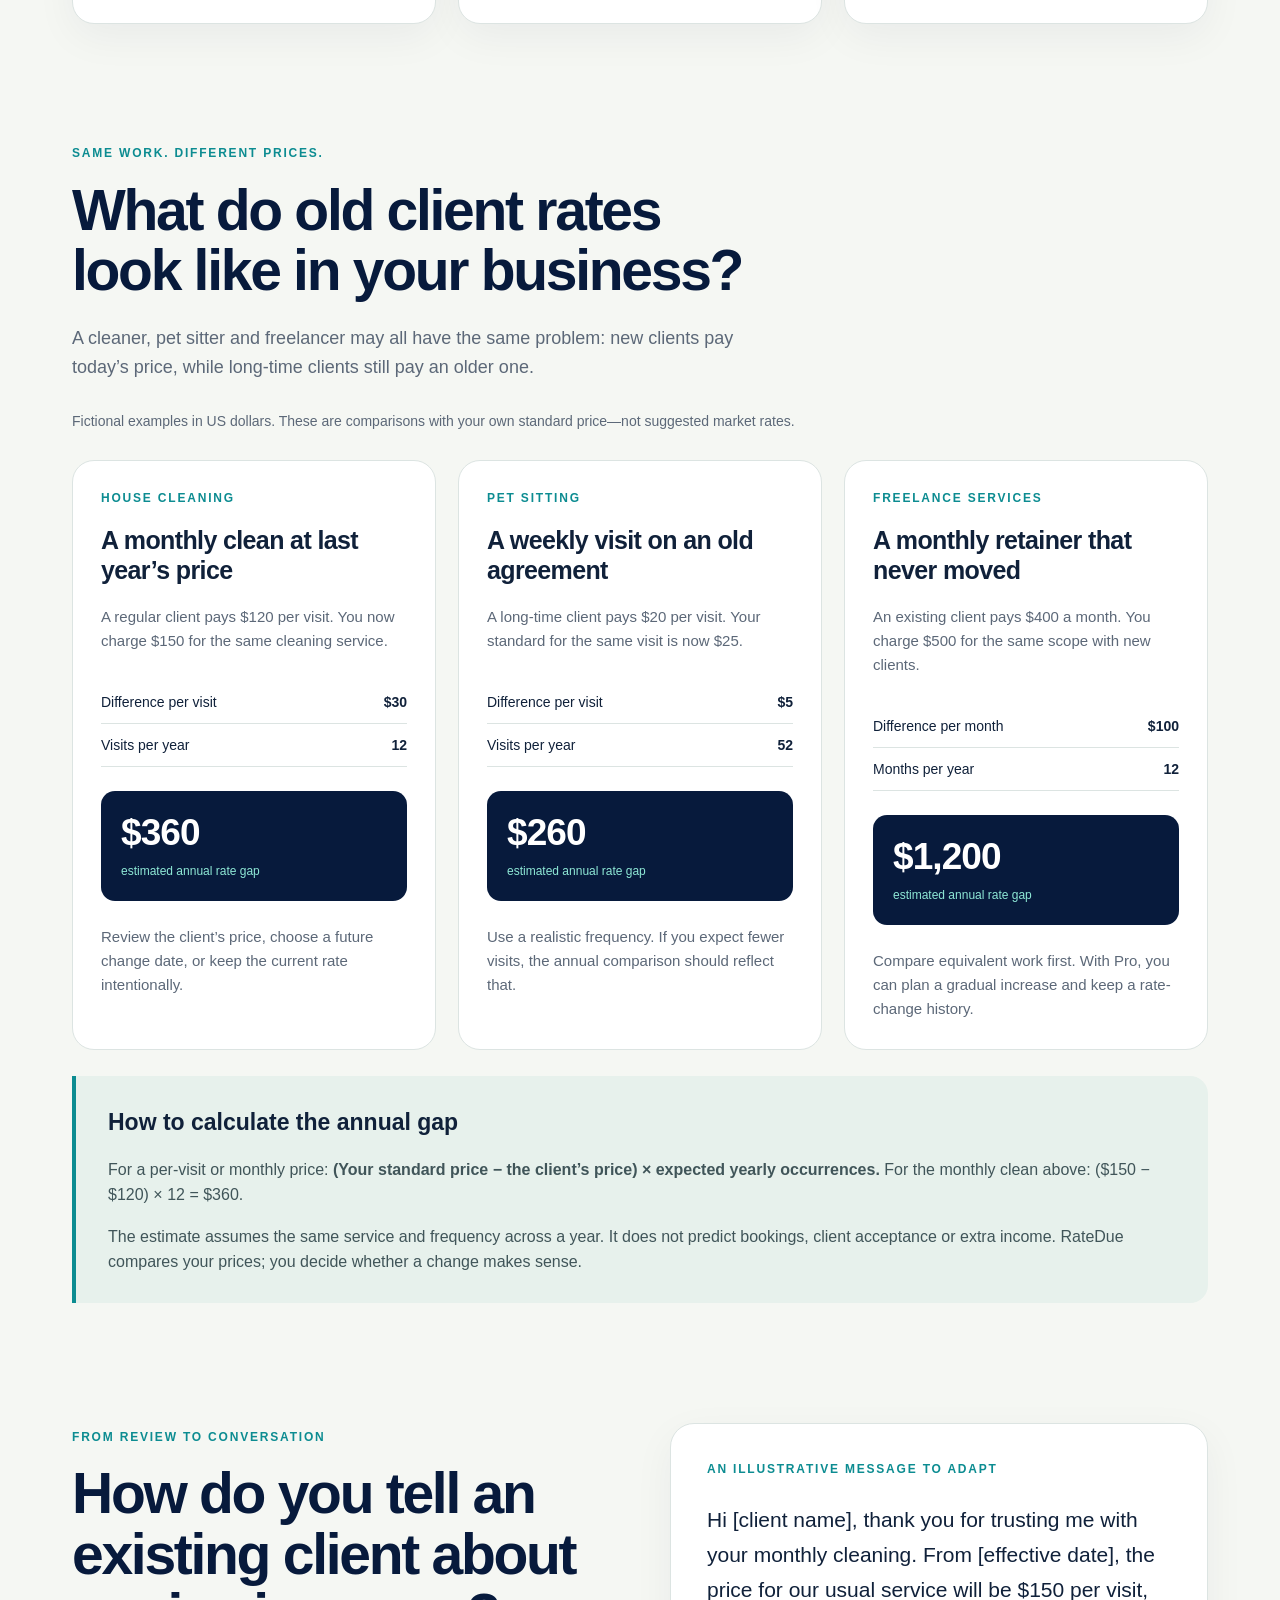
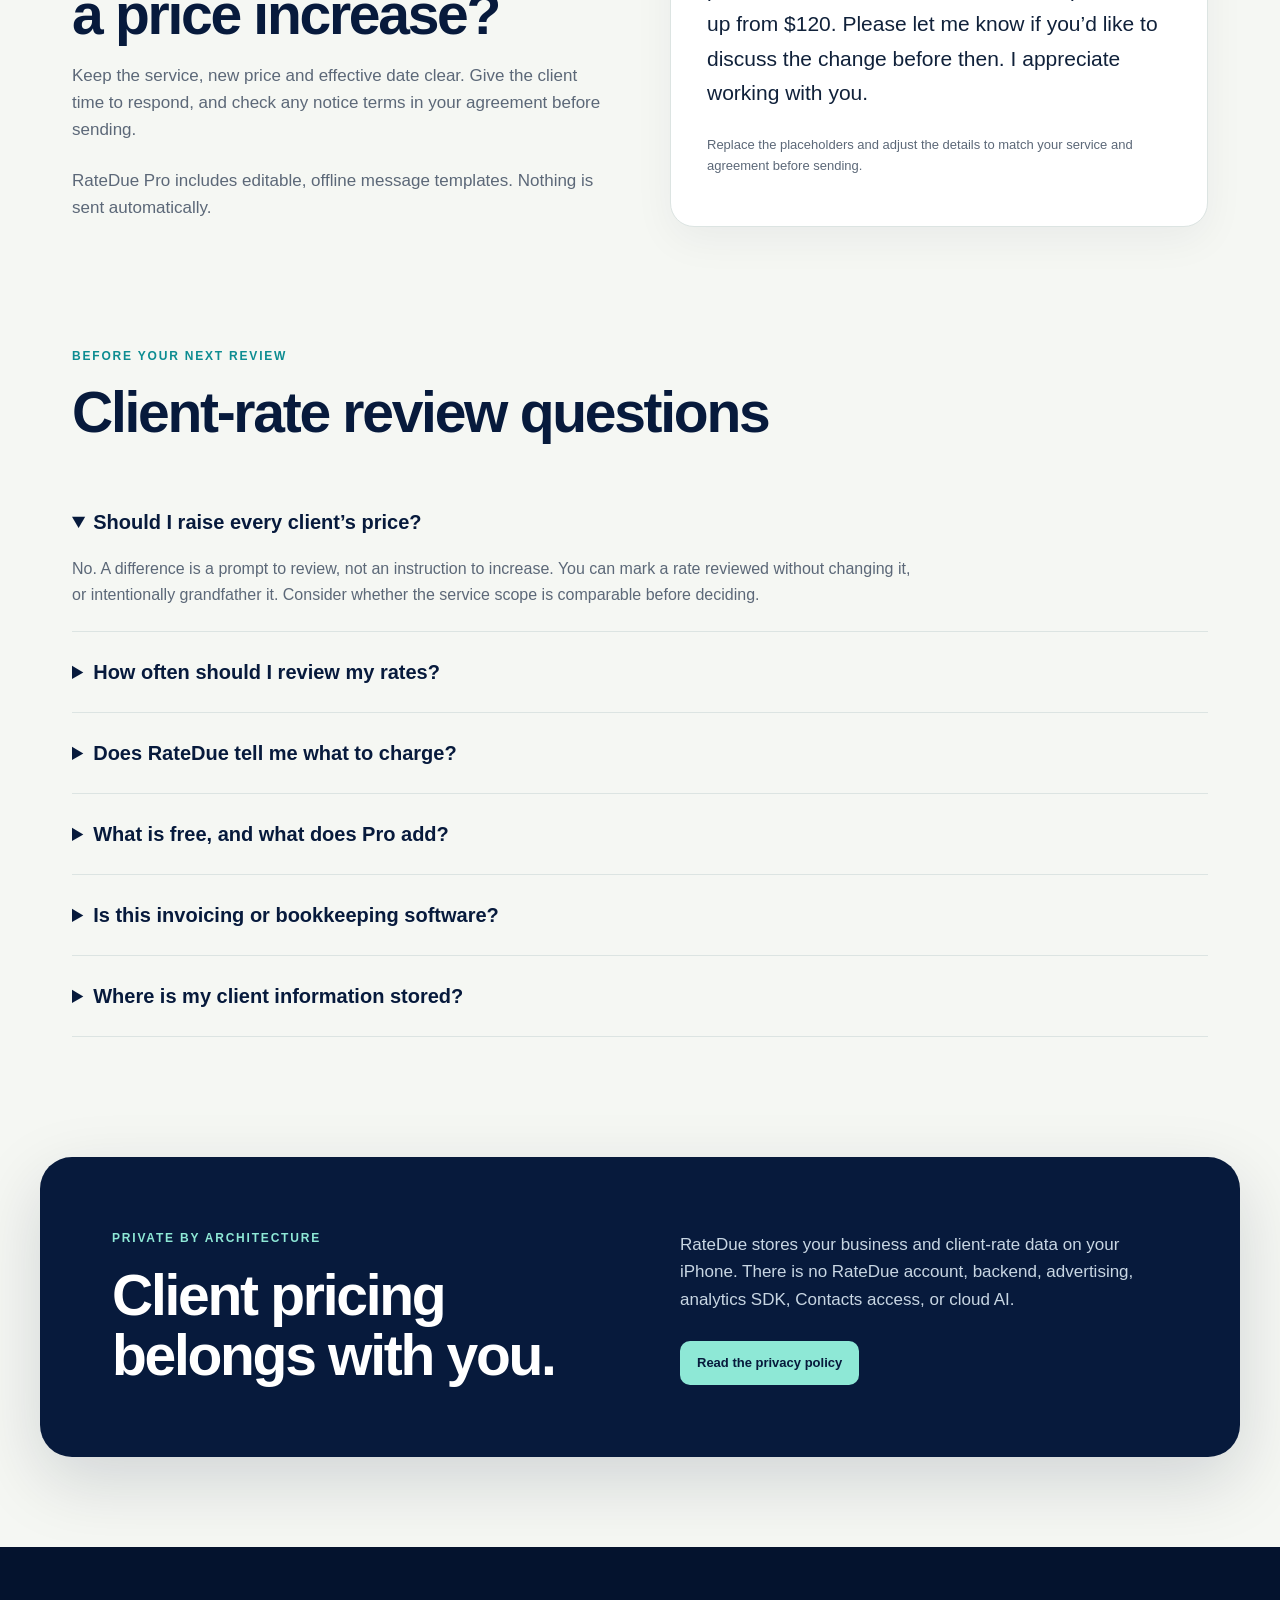
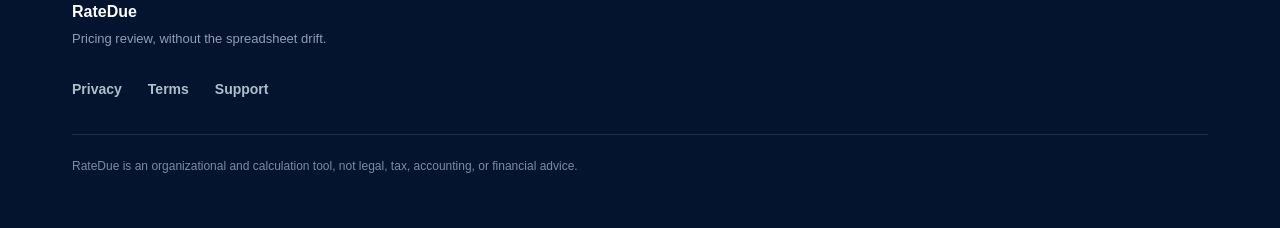
==== commit c7ceec28: "Add verified US App Store download path for RateDue" ====
--- a/index.html
+++ b/index.html
@@ -22,7 +22,7 @@
   <link rel="icon" type="image/png" sizes="32x32" href="/assets/favicon-32.png">
   <link rel="icon" type="image/png" sizes="16x16" href="/assets/favicon-16.png">
   <link rel="apple-touch-icon" sizes="180x180" href="/assets/apple-touch-icon.png">
-  <link rel="stylesheet" href="/styles.css">
+  <link rel="stylesheet" href="/styles.css?v=20261012-examples">
 </head>
 <body>
   <a class="skip-link" href="#main">Skip to content</a>
@@ -46,7 +46,8 @@
         <h1>Your old prices shouldn’t run your business forever.</h1>
         <p class="lede">RateDue shows you which client rates are due for review, how far they sit below today’s price, and what that gap may mean across a year.</p>
         <div class="hero-actions">
-          <span class="status-pill">Coming to the App Store</span>
+          <span class="status-pill">Available for iPhone in the US</span>
+          <a class="text-link" href="https://apps.apple.com/us/app/id6802774964">Download on the App Store</a>
           <a class="text-link" href="#how-it-works">See how it works <span aria-hidden="true">→</span></a>
         </div>
       </div>
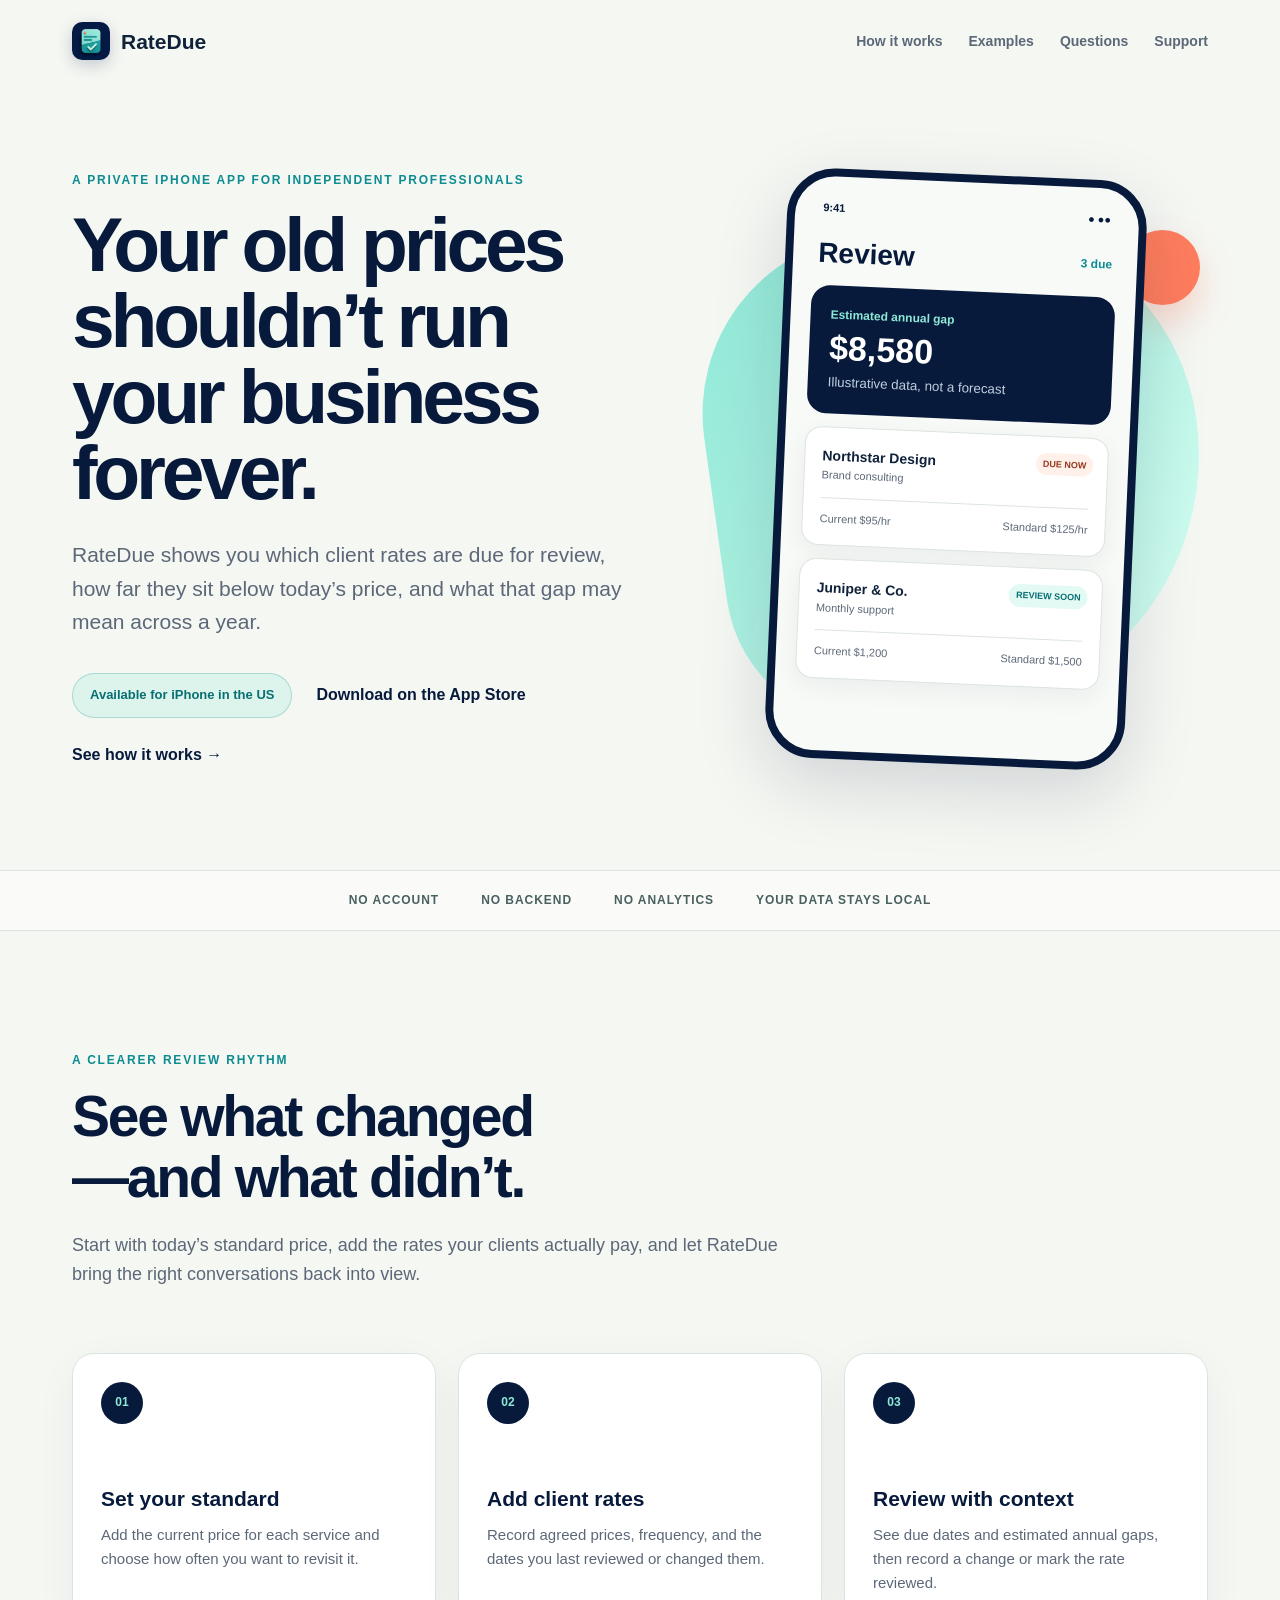
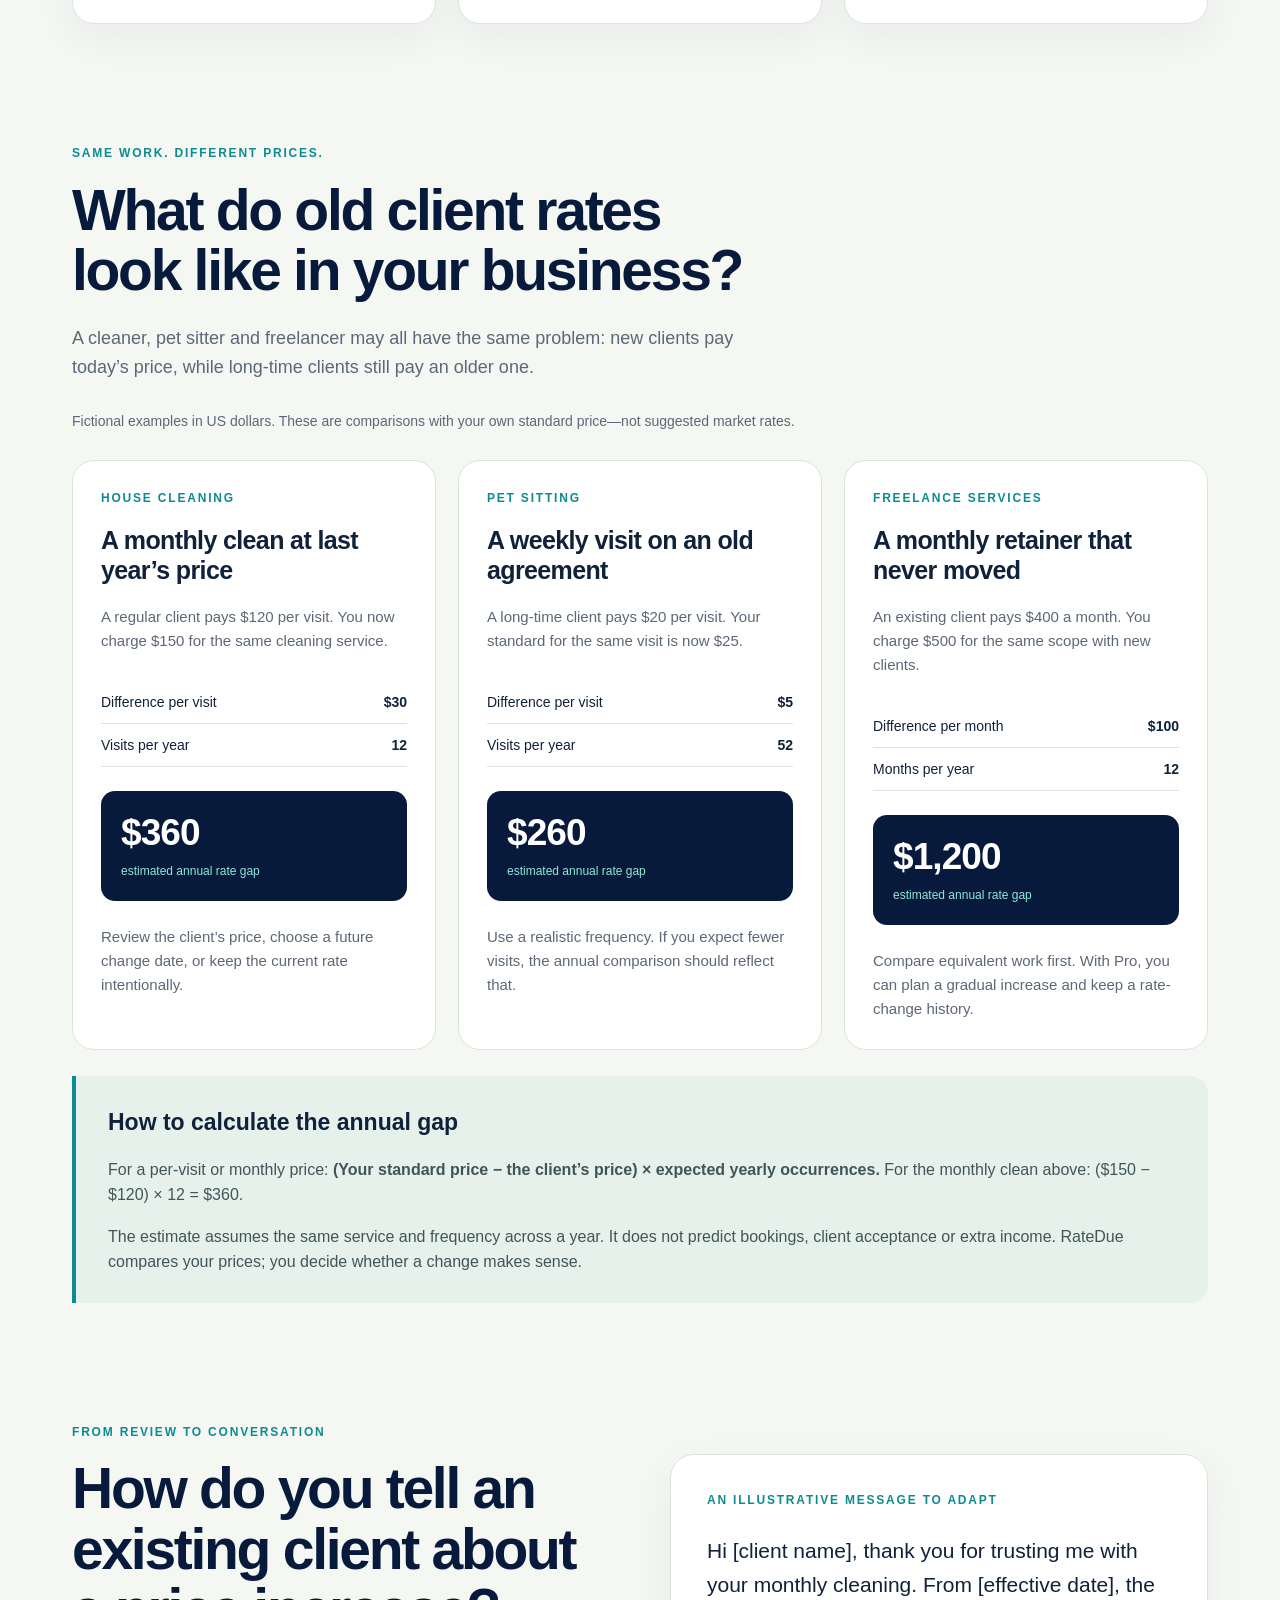
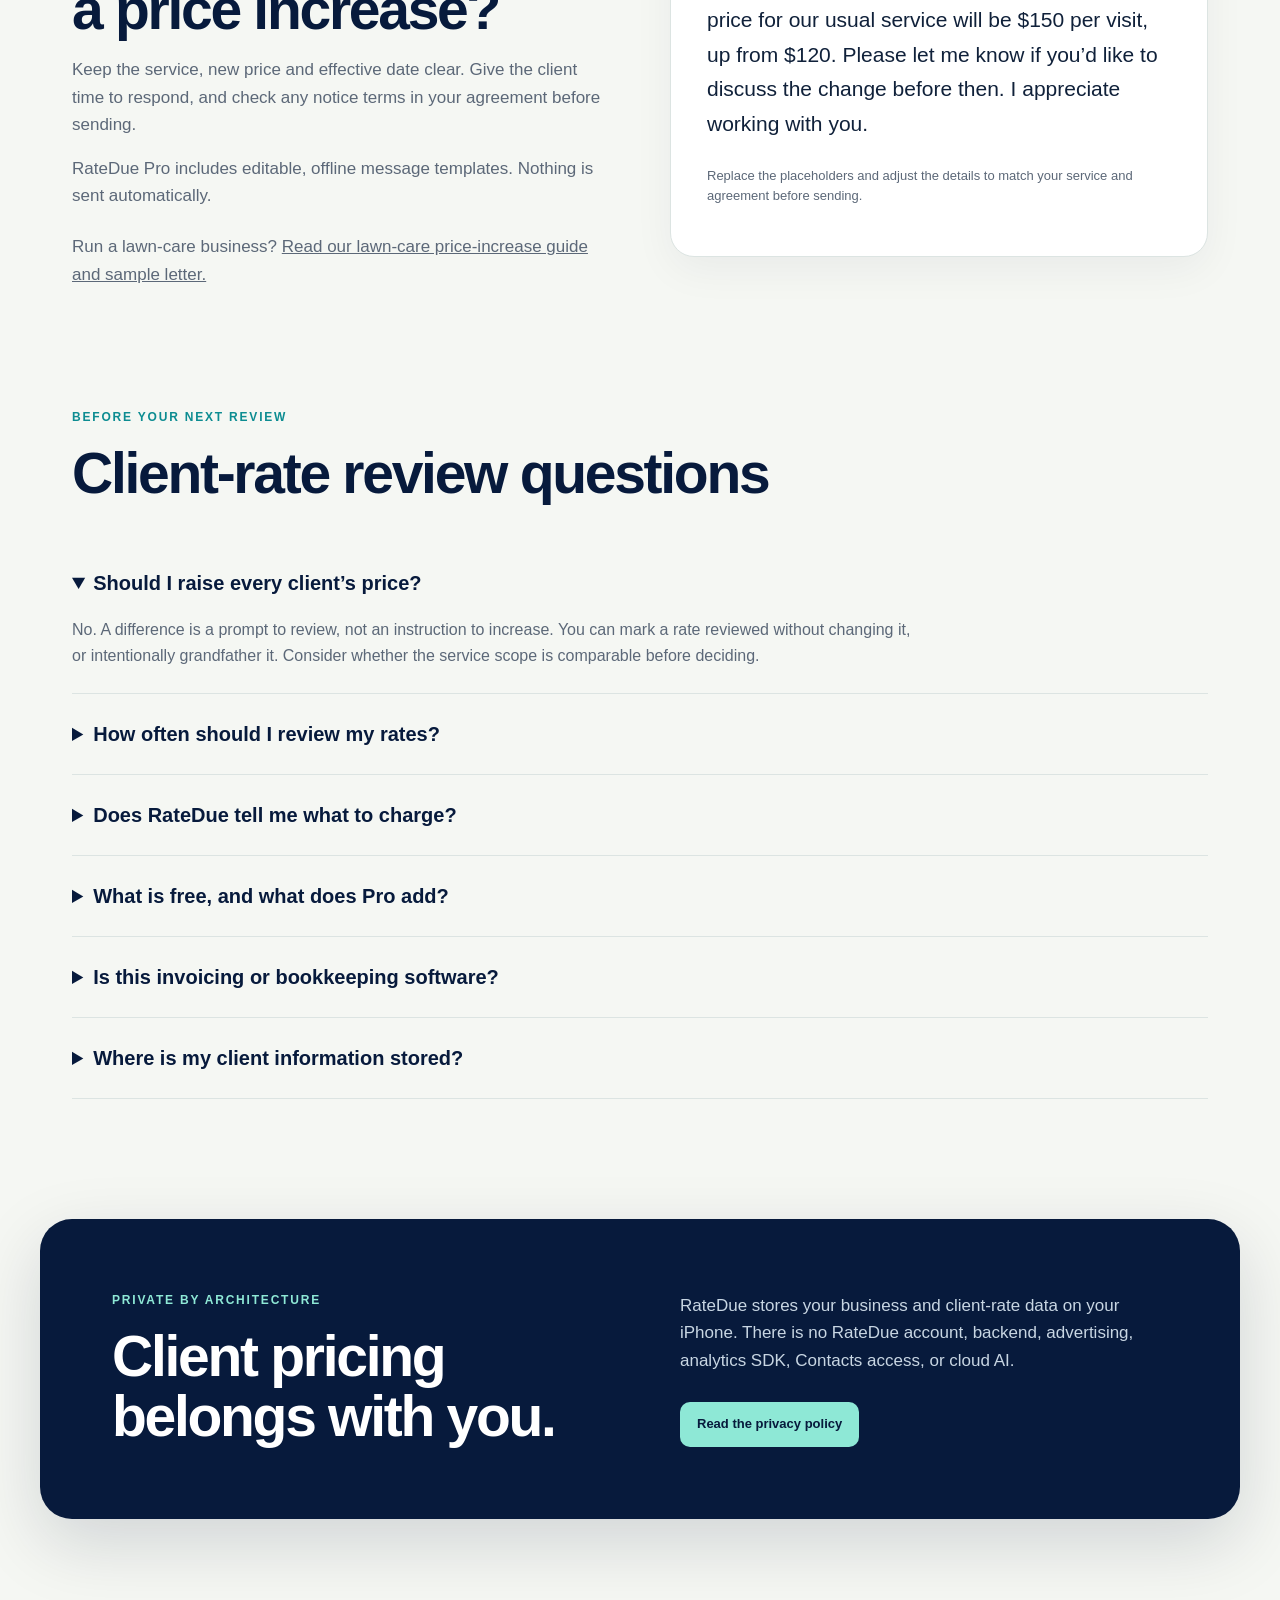
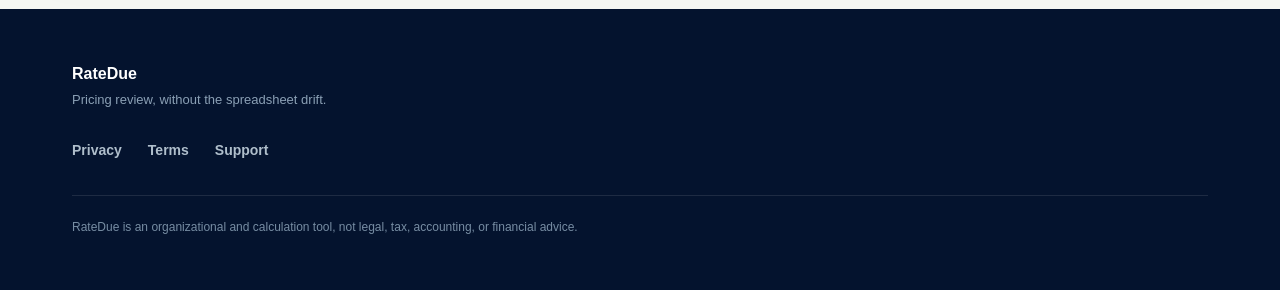
==== commit 119e8a01: "Publish lawn-care client-price review guide" ====
--- a/index.html
+++ b/index.html
@@ -138,6 +138,7 @@
         <h2 id="message-title">How do you tell an existing client about a price increase?</h2>
         <p>Keep the service, new price and effective date clear. Give the client time to respond, and check any notice terms in your agreement before sending.</p>
         <p>RateDue Pro includes editable, offline message templates. Nothing is sent automatically.</p>
+        <p>Run a lawn-care business? <a href="/guides/lawn-care-price-increase-letter/">Read our lawn-care price-increase guide and sample letter.</a></p>
       </div>
       <div class="message-example">
         <p class="eyebrow">An illustrative message to adapt</p>
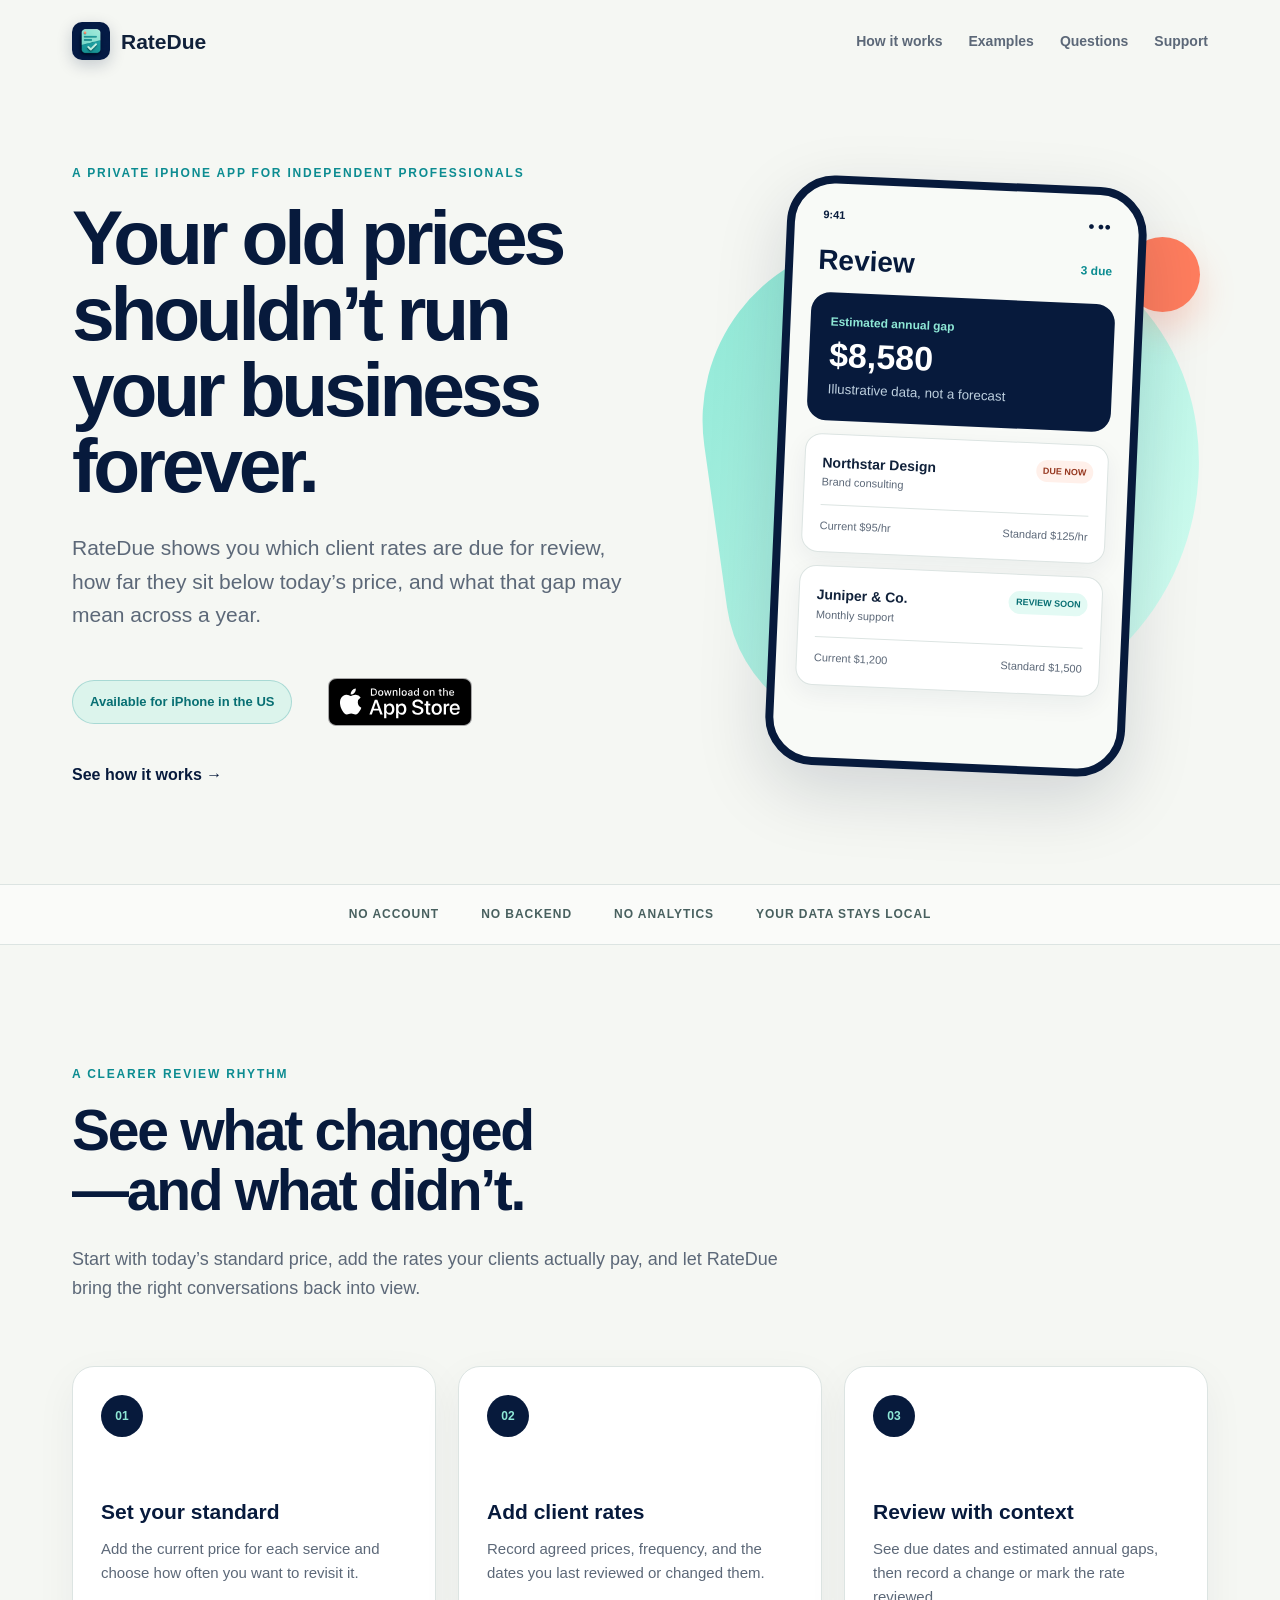
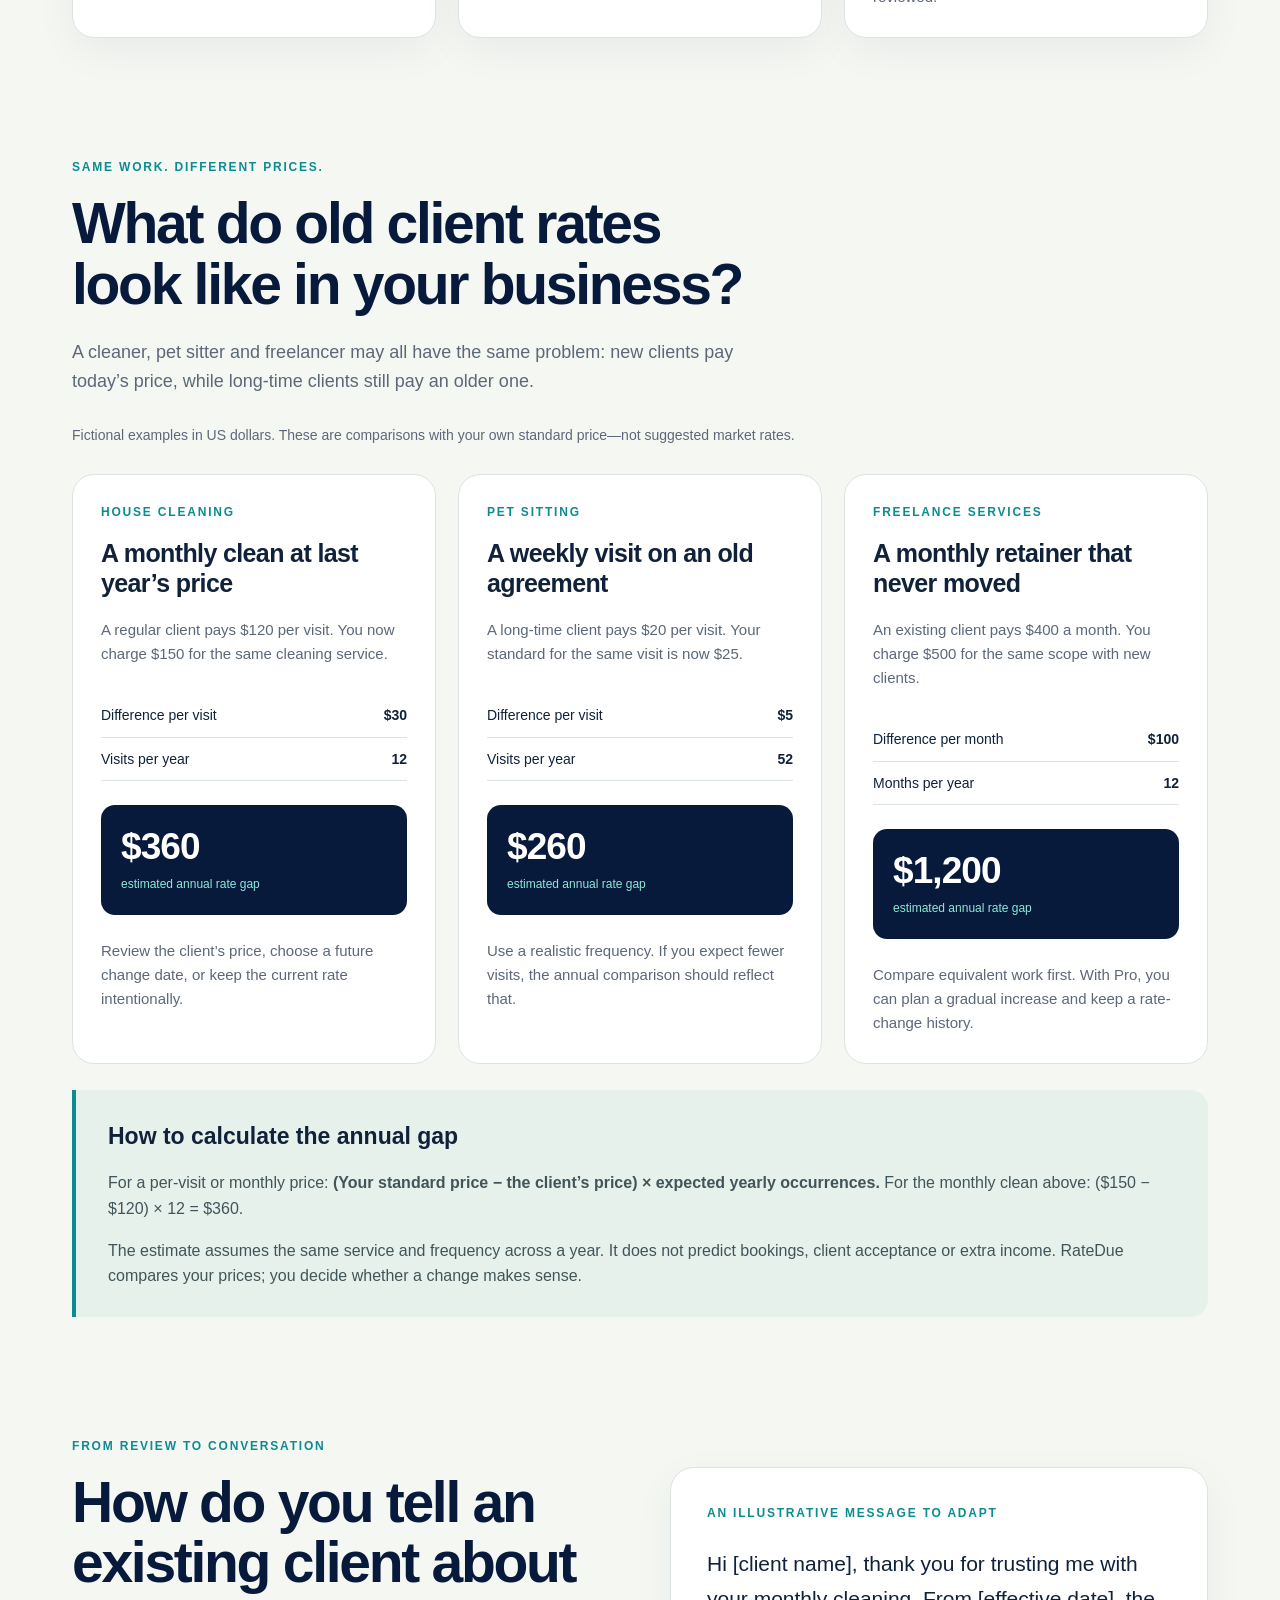
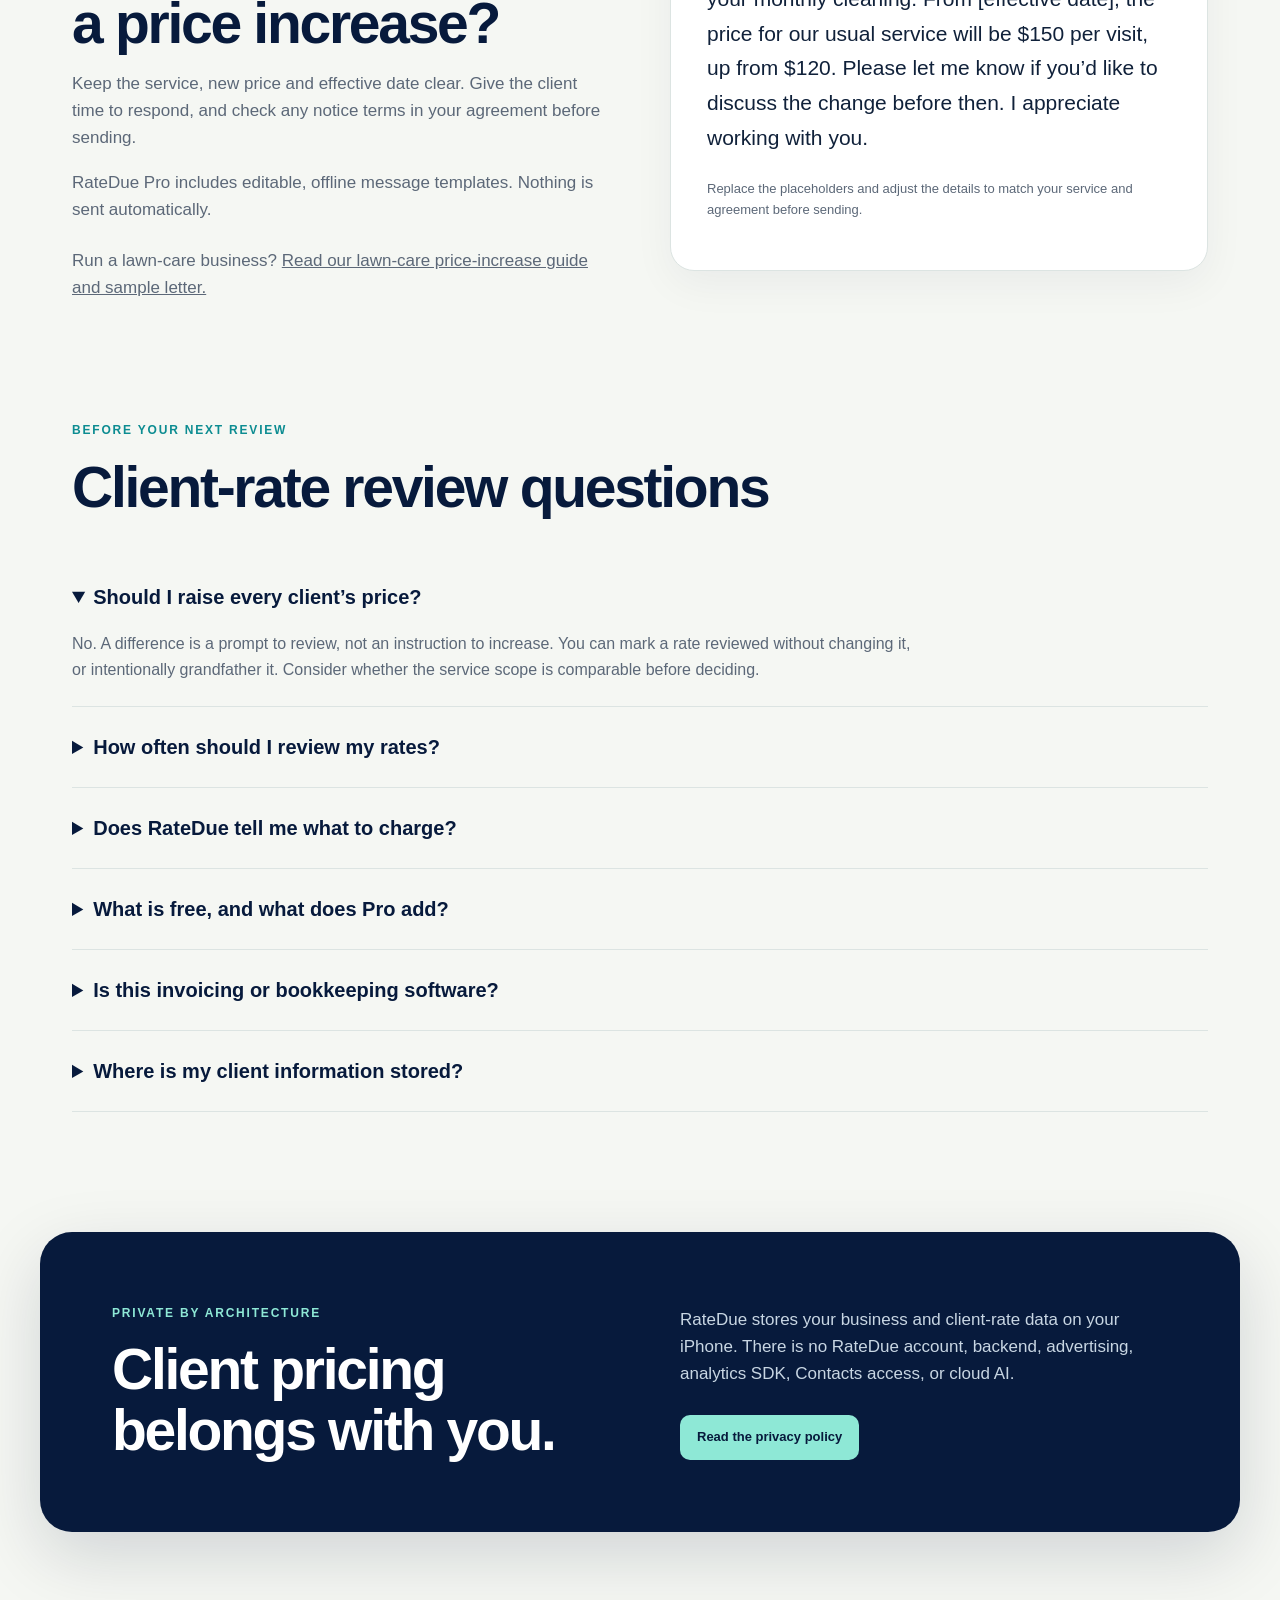
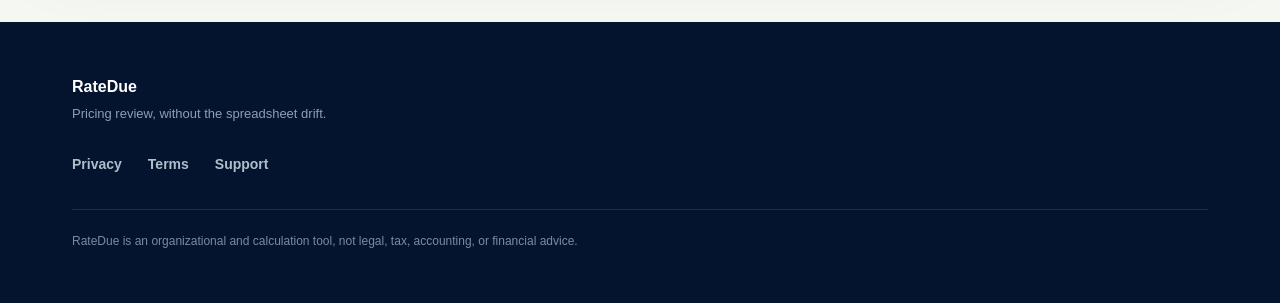
==== commit cc83efa3: "Use official App Store download badges across RateDue pages" ====
--- a/index.html
+++ b/index.html
@@ -22,7 +22,7 @@
   <link rel="icon" type="image/png" sizes="32x32" href="/assets/favicon-32.png">
   <link rel="icon" type="image/png" sizes="16x16" href="/assets/favicon-16.png">
   <link rel="apple-touch-icon" sizes="180x180" href="/assets/apple-touch-icon.png">
-  <link rel="stylesheet" href="/styles.css?v=20261012-examples">
+  <link rel="stylesheet" href="/styles.css?v=20261116-badge">
 </head>
 <body>
   <a class="skip-link" href="#main">Skip to content</a>
@@ -47,7 +47,7 @@
         <p class="lede">RateDue shows you which client rates are due for review, how far they sit below today’s price, and what that gap may mean across a year.</p>
         <div class="hero-actions">
           <span class="status-pill">Available for iPhone in the US</span>
-          <a class="text-link" href="https://apps.apple.com/us/app/id6802774964">Download on the App Store</a>
+          <a class="app-store-badge" href="https://apps.apple.com/us/app/id6802774964" aria-label="Download RateDue on the App Store"><img src="/assets/download-on-the-app-store.svg" width="144" height="48" alt="Download on the App Store"></a>
           <a class="text-link" href="#how-it-works">See how it works <span aria-hidden="true">→</span></a>
         </div>
       </div>
--- a/styles.css
+++ b/styles.css
@@ -179,3 +179,7 @@
   .example-card, .message-example, .calculation-note { padding: 24px; }
   .message-example blockquote { font-size: 19px; }
 }
+
+/* Official Apple artwork: 48px high with one-quarter-height clear space. */
+.app-store-badge { display: inline-block; padding: 12px; line-height: 0; flex-shrink: 0; }
+.app-store-badge img { display: block; width: auto; height: 48px; }
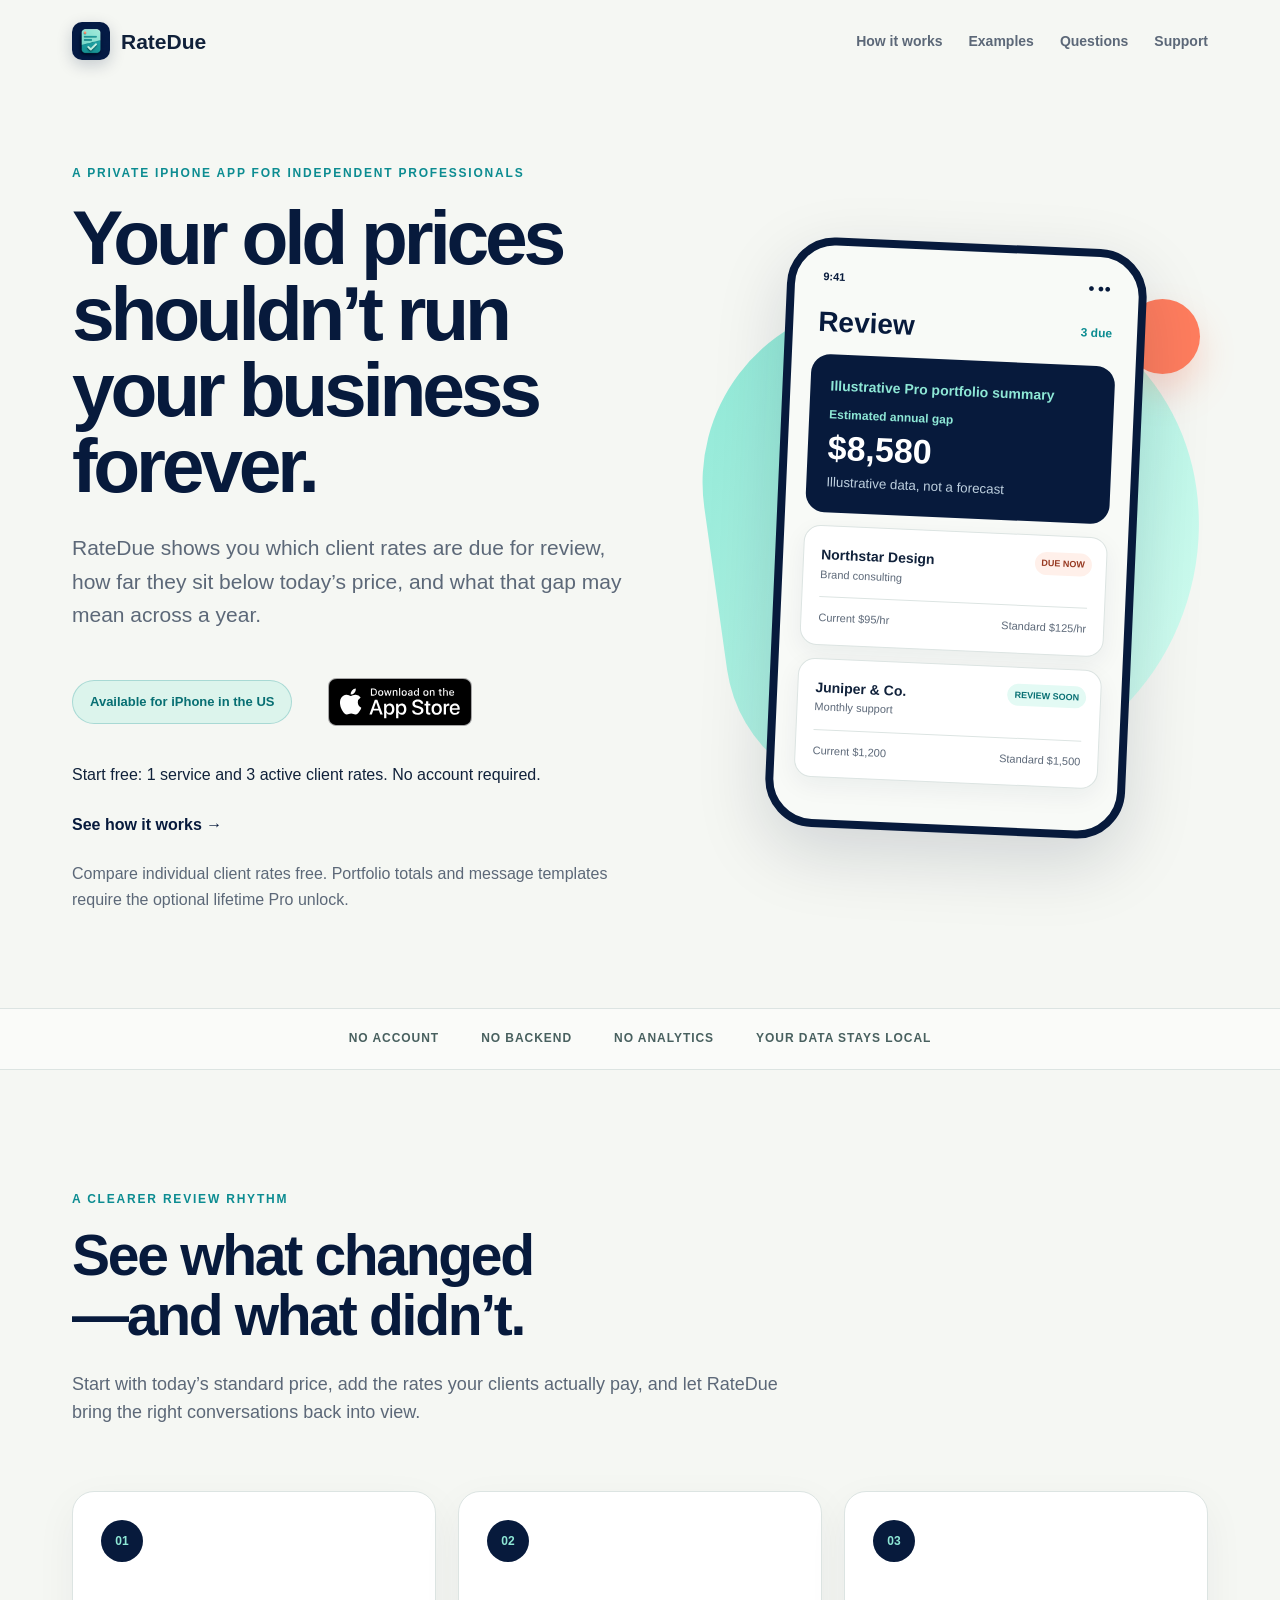
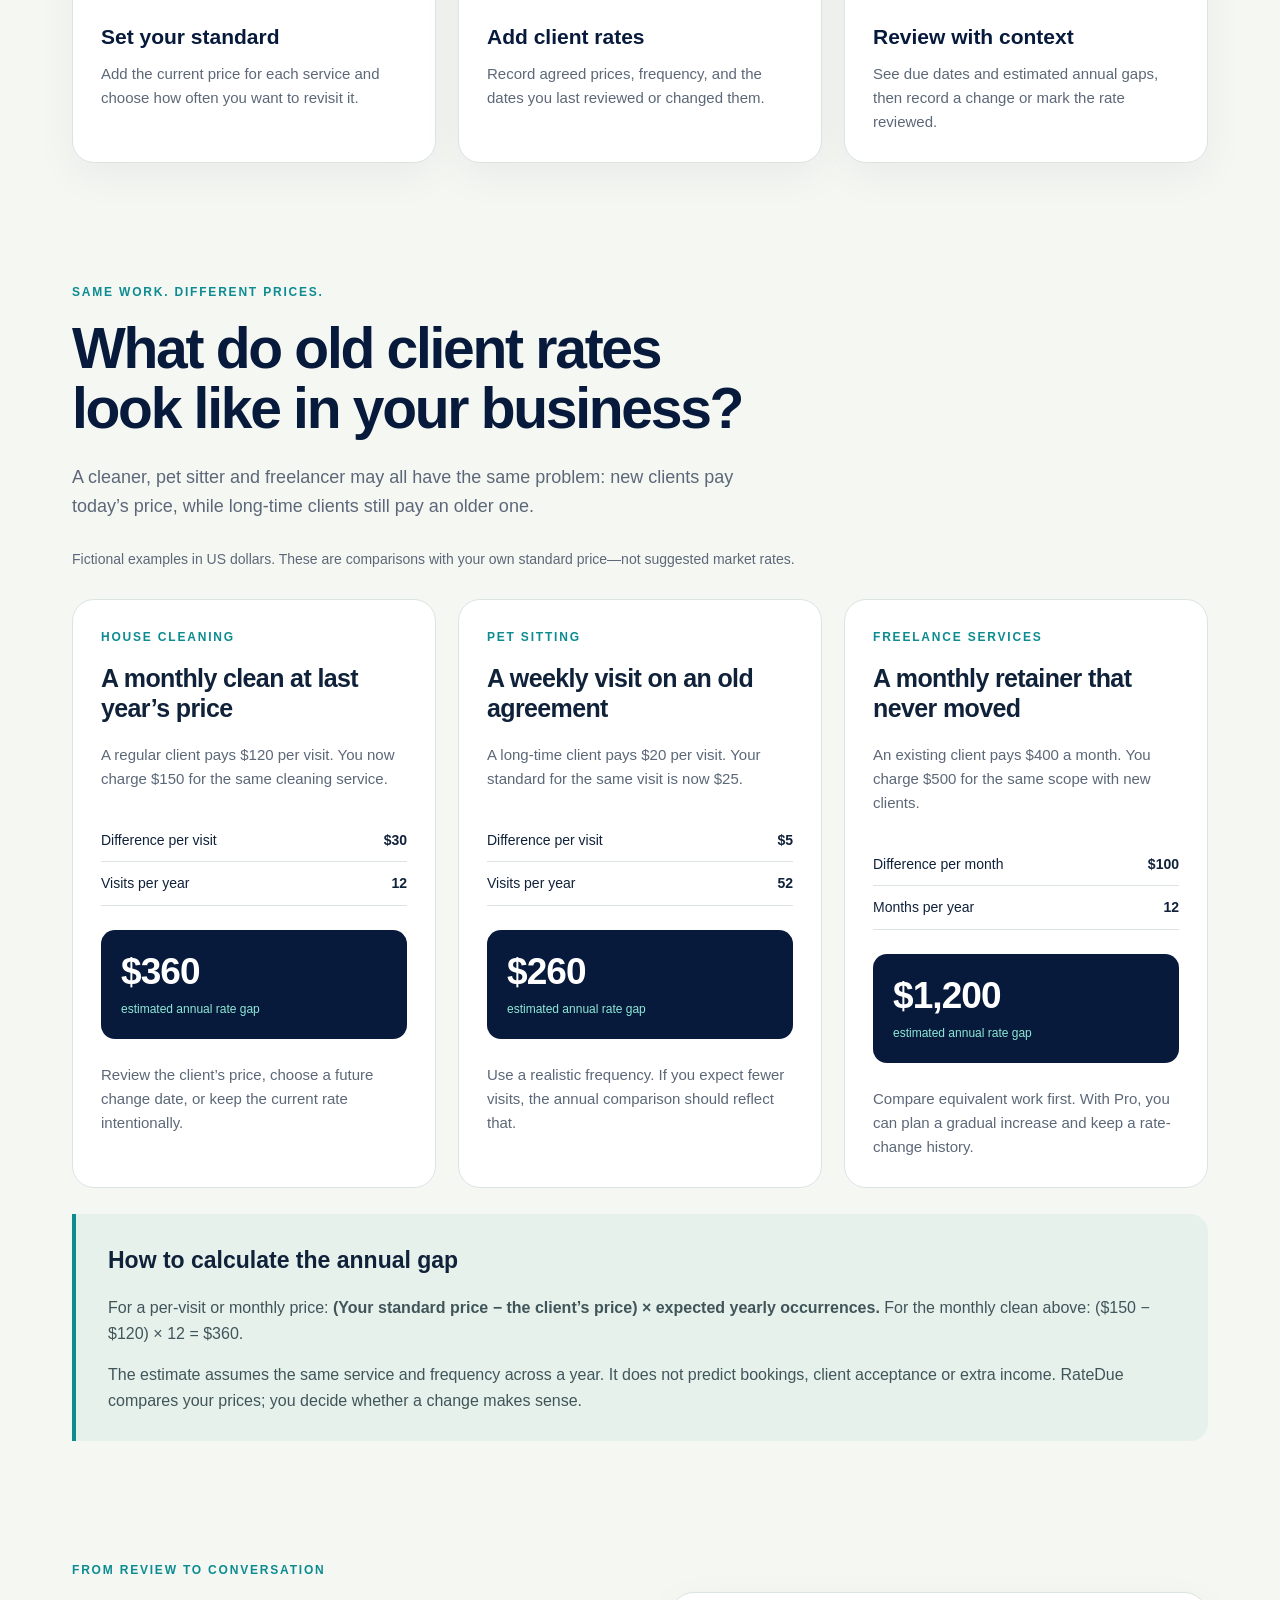
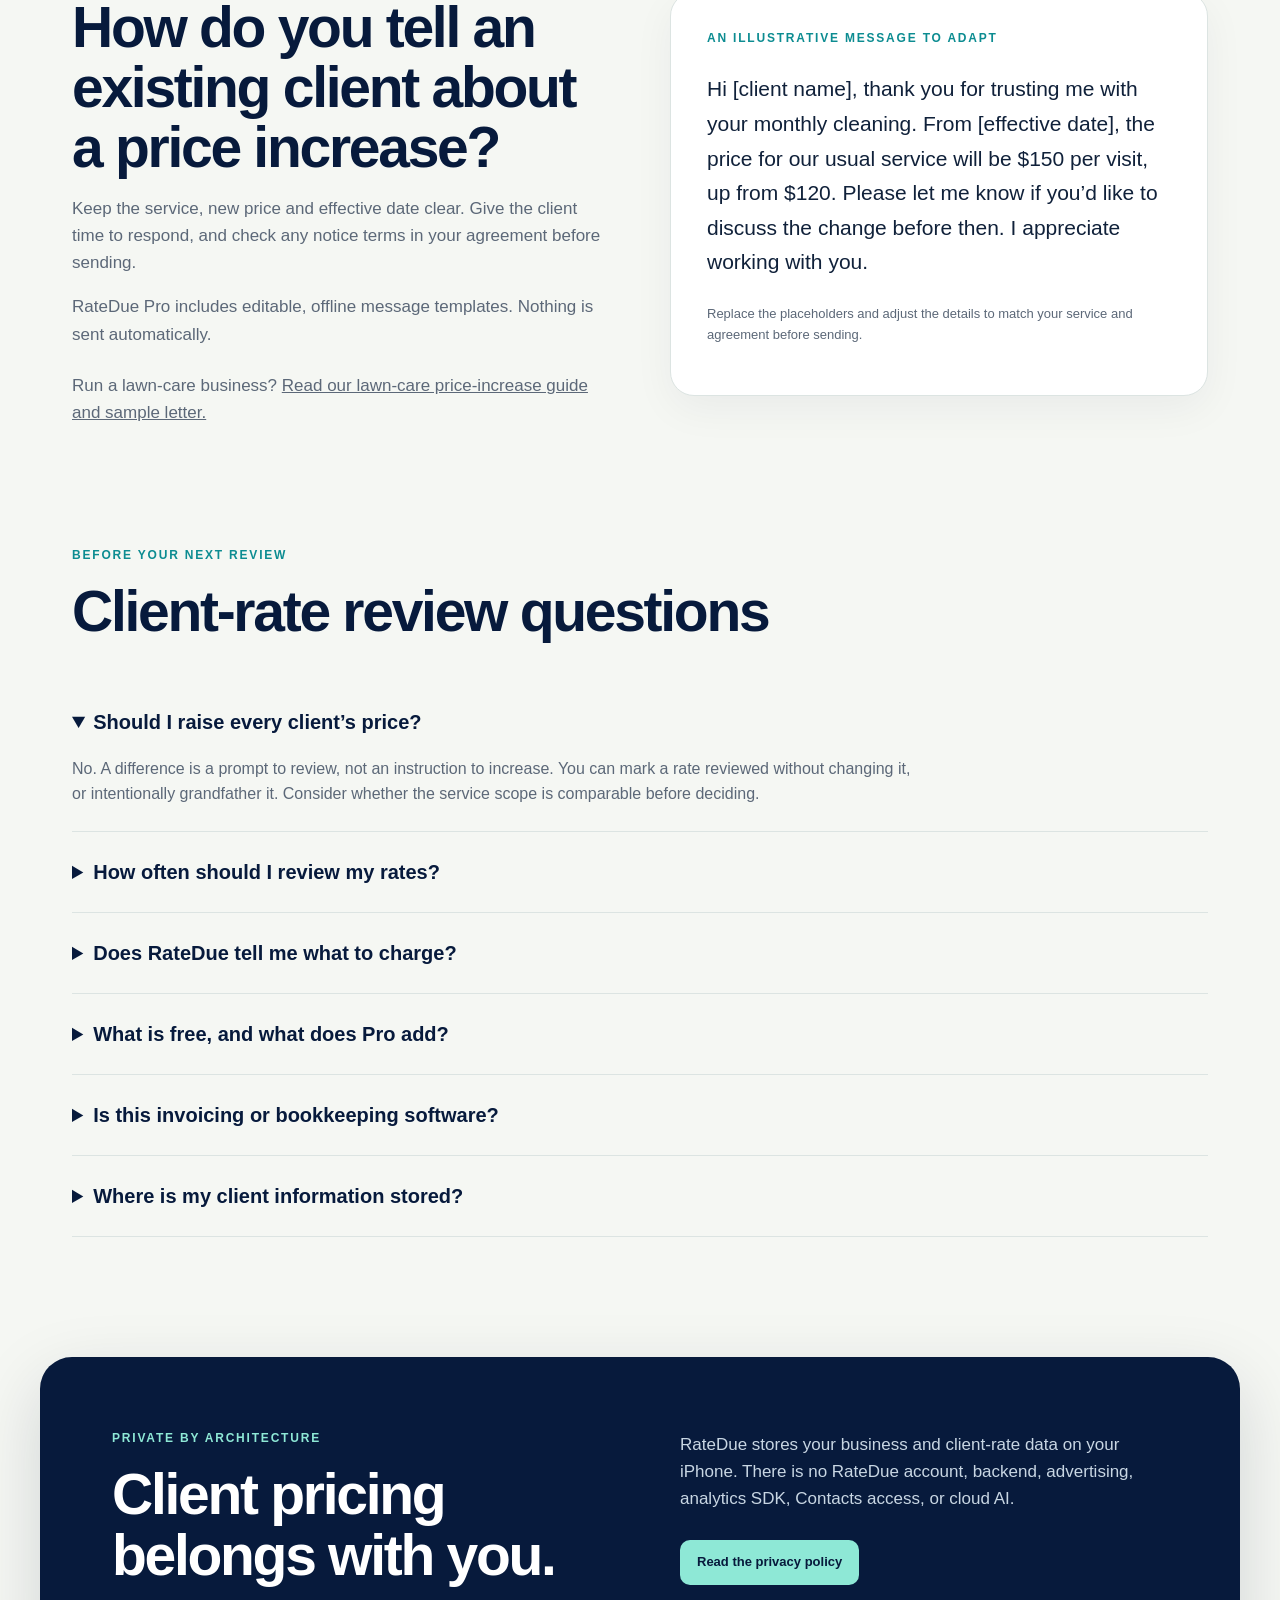
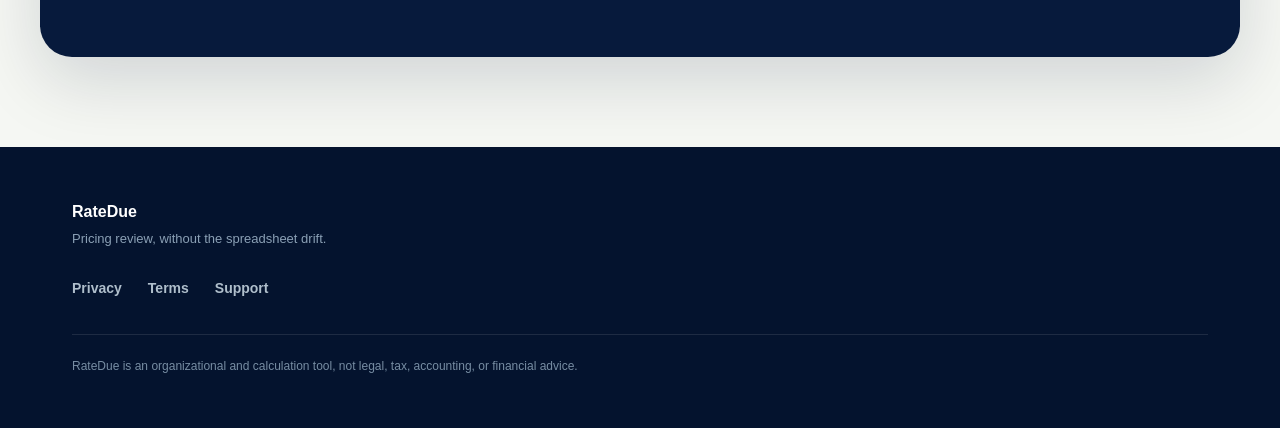
==== commit 6caf0703: "Clarify free allowance and optional Pro features on homepage" ====
--- a/index.html
+++ b/index.html
@@ -48,8 +48,10 @@
         <div class="hero-actions">
           <span class="status-pill">Available for iPhone in the US</span>
           <a class="app-store-badge" href="https://apps.apple.com/us/app/id6802774964" aria-label="Download RateDue on the App Store"><img src="/assets/download-on-the-app-store.svg" width="144" height="48" alt="Download on the App Store"></a>
+          <p class="download-note">Start free: 1 service and 3 active client rates. No account required.</p>
           <a class="text-link" href="#how-it-works">See how it works <span aria-hidden="true">→</span></a>
         </div>
+        <p class="pro-note">Compare individual client rates free. Portfolio totals and message templates require the optional lifetime Pro unlock.</p>
       </div>
 
       <div class="product-visual" aria-label="Illustrative RateDue review summary">
@@ -57,6 +59,7 @@
           <div class="phone-bar"><span>9:41</span><span>● ●●</span></div>
           <div class="app-title"><span>Review</span><span class="count">3 due</span></div>
           <div class="summary-card">
+            <span class="pro-label">Illustrative Pro portfolio summary</span>
             <span>Estimated annual gap</span>
             <strong>$8,580</strong>
             <small>Illustrative data, not a forecast</small>
--- a/styles.css
+++ b/styles.css
@@ -33,6 +33,8 @@
 h1 { max-width: 710px; margin: 0; color: var(--navy); font-size: clamp(45px, 6vw, 78px); line-height: .99; letter-spacing: -.055em; text-wrap: balance; }
 .lede { max-width: 650px; margin: 28px 0 0; color: var(--muted); font-size: clamp(18px, 2vw, 21px); }
 .hero-actions { margin-top: 34px; display: flex; align-items: center; flex-wrap: wrap; gap: 24px; }
+.download-note { flex-basis: 100%; margin: 0; font-size: 16px; }
+.pro-note { margin: 24px 0 0; color: var(--muted); font-size: 16px; }
 .status-pill { display: inline-flex; padding: 11px 17px; border: 1px solid rgba(12, 140, 145, .25); border-radius: 999px; background: rgba(142, 232, 214, .24); color: #086f73; font-size: 13px; font-weight: 700; }
 .text-link { color: var(--navy); font-weight: 700; text-decoration: none; }
 .text-link:hover span { margin-left: 5px; }
@@ -47,6 +49,7 @@
 .count { color: var(--teal); font: 700 12px/1 -apple-system, BlinkMacSystemFont, "Segoe UI", sans-serif; }
 .summary-card { display: flex; flex-direction: column; padding: 20px; border-radius: 19px; background: var(--navy); color: var(--white); }
 .summary-card span { color: var(--mint); font-size: 12px; font-weight: 700; }
+.summary-card .pro-label { margin-bottom: 8px; font-size: 14px; }
 .summary-card strong { margin-top: 4px; font: 800 34px/1.15 ui-rounded, -apple-system, BlinkMacSystemFont, "Segoe UI", sans-serif; }
 .summary-card small { margin-top: 4px; color: #bed0df; }
 .rate-card { position: relative; margin-top: 13px; padding: 17px; border: 1px solid var(--line); border-radius: 17px; background: var(--white); box-shadow: 0 8px 24px rgba(7, 26, 60, .06); }
